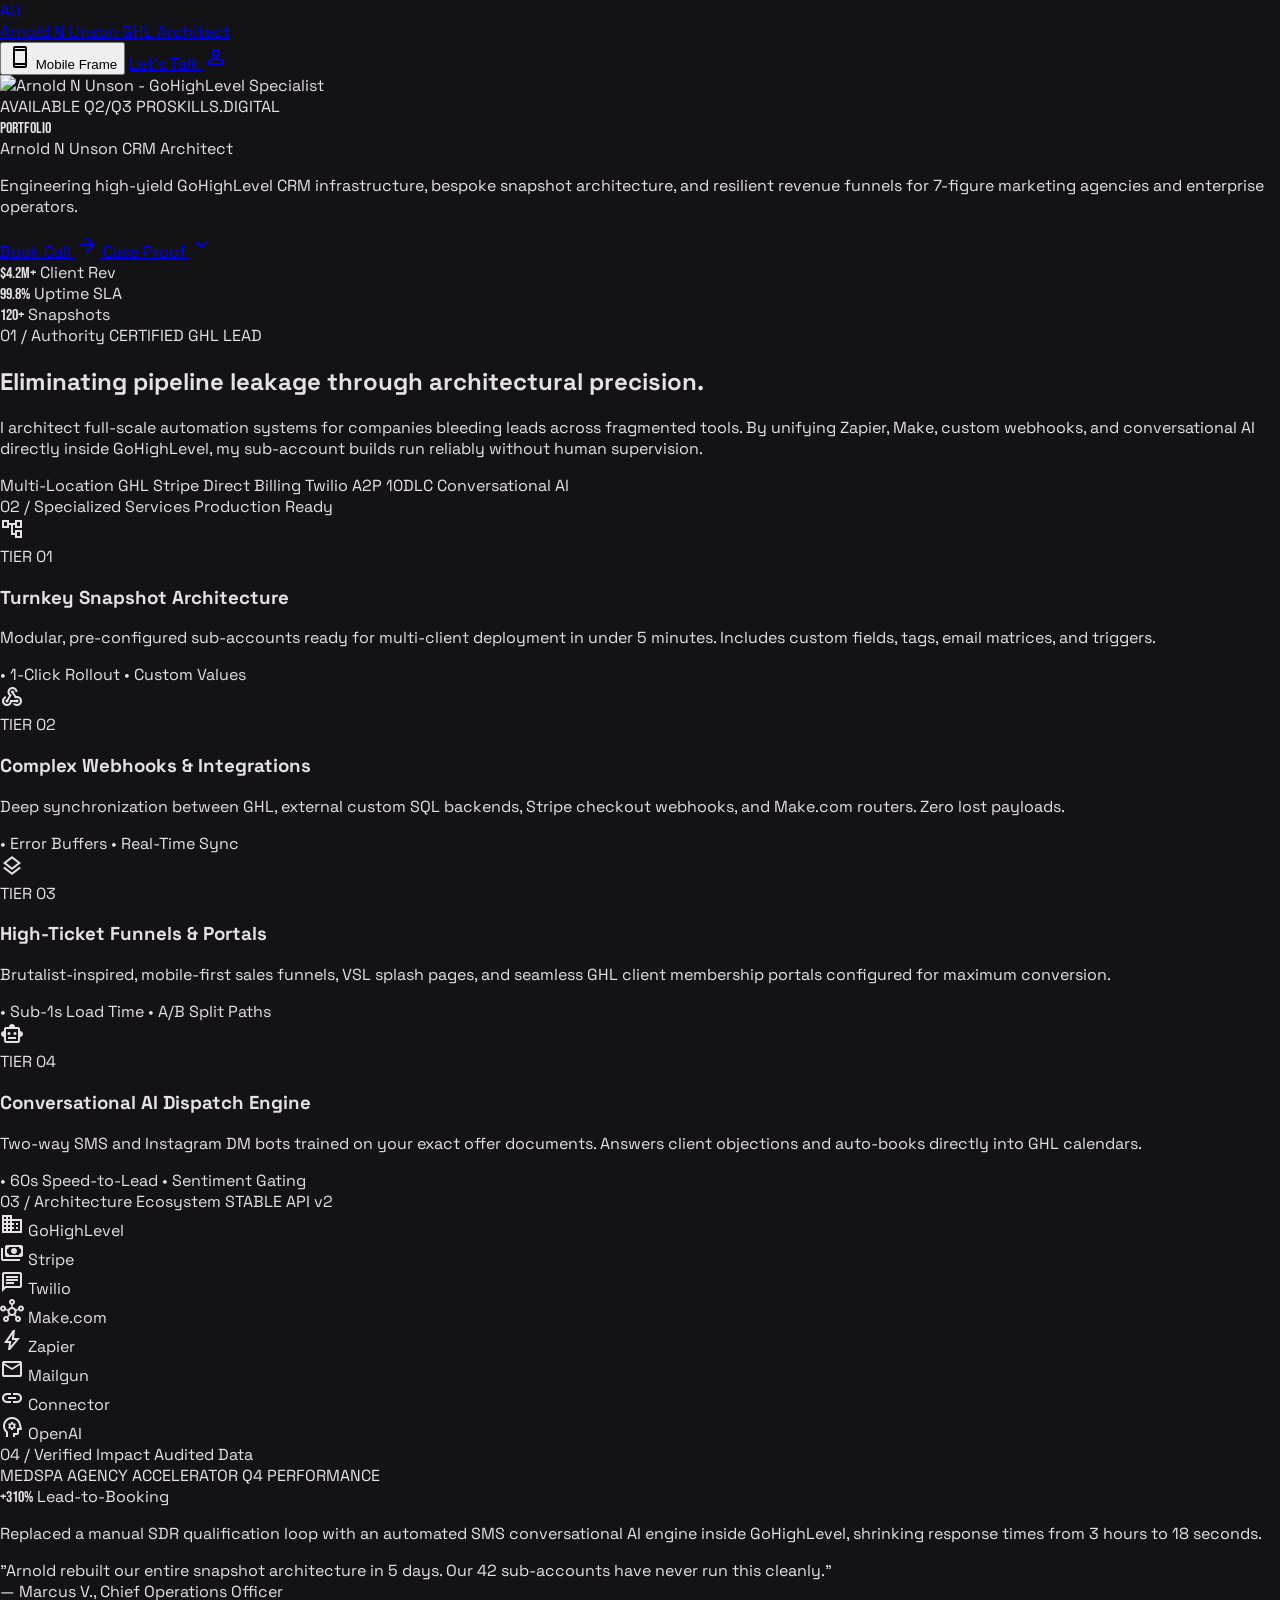
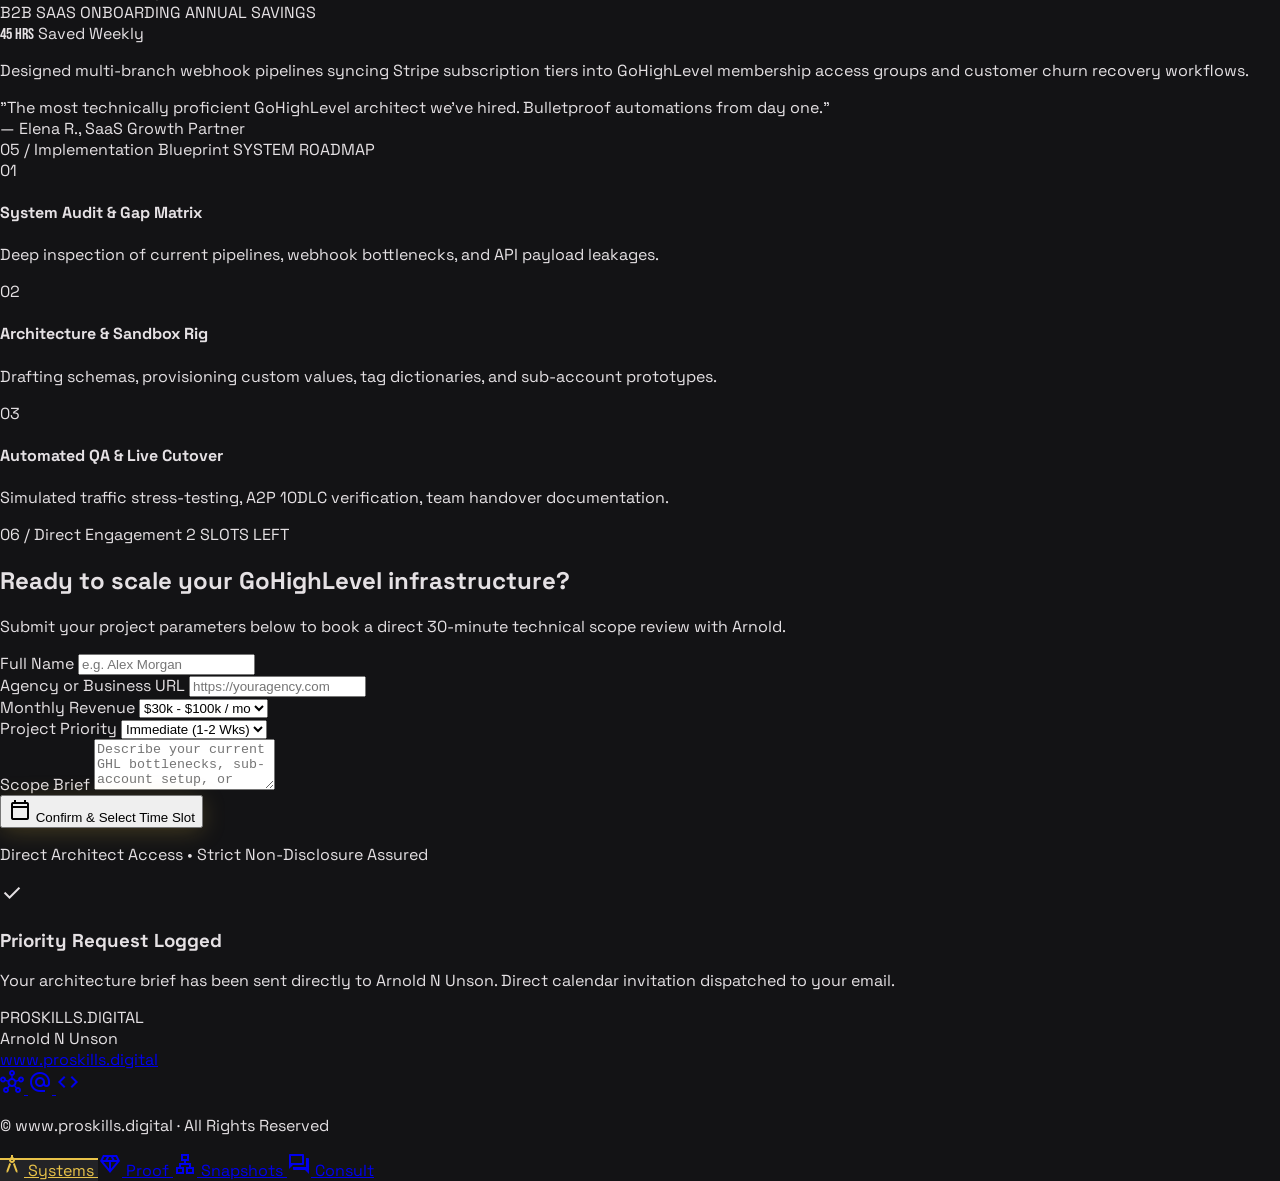
==== tes.html @ cc17a460 "feat: initial commit portfolio website dari desain Stitch" ====
<!DOCTYPE html>
<html class="dark" lang="en">
<head>
  <meta charset="utf-8"/>
  <meta content="width=device-width, initial-scale=1.0, maximum-scale=1.0, user-scalable=no, viewport-fit=cover" name="viewport"/>
  <title>Arnold N Unson — GoHighLevel CRM Specialist &amp; Systems Architect</title>
  
  <!-- Fonts -->
  <link rel="preconnect" href="https://fonts.googleapis.com"/>
  <link rel="preconnect" href="https://fonts.gstatic.com" crossorigin/>
  <link href="https://fonts.googleapis.com/css2?family=Bebas+Neue&family=Space+Grotesk:wght@400;500;600;700&display=swap" rel="stylesheet"/>
  <link href="https://fonts.googleapis.com/css2?family=Material+Symbols+Outlined:opsz,wght,FILL,GRAD@20..48,100..700,0..1,-50..200" rel="stylesheet"/>
  
  <!-- Tailwind CSS CDN -->
  <script src="https://cdn.tailwindcss.com"></script>
  <script>
    tailwind.config = {
      darkMode: "class",
      theme: {
        extend: {
          colors: {
            "surface-container-high": "#2a2a2c",
            "on-tertiary": "#353023",
            "on-secondary": "#3c2f00",
            "surface-tint": "#cbc6ba",
            "on-tertiary-fixed": "#201b10",
            "primary-container": "#e8e2d5",
            "surface": "#131315",
            "on-primary-fixed-variant": "#4a473d",
            "surface-bright": "#39393b",
            "on-primary-container": "#68645a",
            "outline-variant": "#49473f",
            "on-secondary-container": "#342800",
            "on-surface-variant": "#cbc6bc",
            "secondary": "#e9c349",
            "primary-fixed-dim": "#cbc6ba",
            "on-surface": "#e5e1e4",
            "secondary-container": "#af8d11",
            "surface-container": "#201f21",
            "inverse-on-surface": "#303032",
            "on-secondary-fixed-variant": "#574500",
            "on-secondary-fixed": "#241a00",
            "surface-dim": "#131315",
            "surface-container-low": "#1b1b1d",
            "surface-container-highest": "#353437",
            "surface-container-lowest": "#0e0e10",
            "on-error-container": "#ffdad6",
            "background": "#131315",
            "inverse-surface": "#e5e1e4",
            "surface-variant": "#353437",
            "tertiary": "#ffffff",
            "secondary-fixed-dim": "#e9c349",
            "inverse-primary": "#625e54",
            "tertiary-fixed-dim": "#cfc5b4",
            "error": "#ffb4ab",
            "tertiary-container": "#ece1cf",
            "on-tertiary-fixed-variant": "#4c4639",
            "primary": "#ffffff",
            "on-error": "#690005",
            "on-primary": "#333028",
            "error-container": "#93000a",
            "primary-fixed": "#e8e2d5",
            "on-primary-fixed": "#1e1c14",
            "secondary-fixed": "#ffe088",
            "on-background": "#e5e1e4",
            "tertiary-fixed": "#ece1cf",
            "outline": "#949087",
            "on-tertiary-container": "#6b6455"
          },
          spacing: {
            "space-xs": "0.375rem",
            "space-lg": "2.5rem",
            gutter: "1.5rem",
            "gutter-mobile": "1rem",
            "margin-mobile": "1.25rem",
            margin: "4rem",
            "space-xl": "4.5rem",
            "space-sm": "0.75rem",
            "space-md": "1.5rem"
          },
          fontFamily: {
            "body-md": ["Space Grotesk", "sans-serif"],
            "body-sm": ["Space Grotesk", "sans-serif"],
            "code-stat": ["Space Grotesk", "sans-serif"],
            "headline-md": ["Space Grotesk", "sans-serif"],
            "label-caps": ["Space Grotesk", "sans-serif"],
            "display-hero": ["Bebas Neue", "sans-serif"],
            "display-hero-mobile": ["Bebas Neue", "sans-serif"],
            "headline-lg": ["Bebas Neue", "sans-serif"],
            "headline-xl-mobile": ["Bebas Neue", "sans-serif"],
            "headline-xl": ["Bebas Neue", "sans-serif"],
            "body-lg": ["Space Grotesk", "sans-serif"],
            "headline-lg-mobile": ["Bebas Neue", "sans-serif"]
          },
          fontSize: {
            "body-md": ["15px", { lineHeight: "24px", letterSpacing: "0em", fontWeight: "400" }],
            "body-sm": ["13px", { lineHeight: "20px", letterSpacing: "0.01em", fontWeight: "400" }],
            "code-stat": ["14px", { lineHeight: "18px", letterSpacing: "0.05em", fontWeight: "500" }],
            "headline-md": ["24px", { lineHeight: "32px", letterSpacing: "-0.01em", fontWeight: "600" }],
            "label-caps": ["11px", { lineHeight: "14px", letterSpacing: "0.15em", fontWeight: "600" }],
            "headline-lg": ["44px", { lineHeight: "44px", letterSpacing: "0.03em", fontWeight: "400" }],
            "headline-xl-mobile": ["40px", { lineHeight: "38px", letterSpacing: "0.02em", fontWeight: "400" }],
            "headline-xl": ["72px", { lineHeight: "68px", letterSpacing: "0.03em", fontWeight: "400" }],
            "headline-lg-mobile": ["28px", { lineHeight: "28px", letterSpacing: "0.02em", fontWeight: "400" }]
          }
        }
      }
    };
  </script>

  <!-- Embedded Standalone Styles -->
  <style>
    * { box-sizing: border-box; }
    html, body {
      margin: 0;
      padding: 0;
      background-color: #131315;
      color: #e5e1e4;
      font-family: 'Space Grotesk', -apple-system, BlinkMacSystemFont, 'Segoe UI', Roboto, sans-serif;
      scroll-behavior: smooth;
    }
    .pb-safe { padding-bottom: env(safe-area-inset-bottom, 16px); }
    .pt-safe { padding-top: env(safe-area-inset-top, 0px); }
    
    ::-webkit-scrollbar { width: 6px; }
    ::-webkit-scrollbar-track { background: #131315; }
    ::-webkit-scrollbar-thumb { background: #2a2a2c; border-radius: 3px; }
    ::-webkit-scrollbar-thumb:hover { background: #d4af37; }

    .gold-glow { box-shadow: 0 4px 24px -2px rgba(233, 195, 73, 0.25); }
    .gold-glow-lg { box-shadow: 0 8px 36px -4px rgba(233, 195, 73, 0.35); }
    .font-bebas { font-family: 'Bebas Neue', sans-serif; }
    .font-space { font-family: 'Space Grotesk', sans-serif; }

    .nav-tab-active {
      color: #e9c349 !important;
      background-color: rgba(53, 52, 57, 0.5) !important;
      border-top: 2px solid #e9c349;
    }
    .card-hover-effect {
      transition: all 0.25s cubic-bezier(0.16, 1, 0.3, 1);
    }
    .card-hover-effect:hover {
      transform: translateY(-2px);
      background-color: #262528;
    }
    @keyframes goldPulse {
      0%, 100% { opacity: 1; transform: scale(1); }
      50% { opacity: 0.4; transform: scale(0.9); }
    }
    .animate-gold-pulse {
      animation: goldPulse 2s cubic-bezier(0.4, 0, 0.6, 1) infinite;
    }
  </style>
</head>

<body class="bg-surface text-on-surface flex flex-col min-h-screen relative selection:bg-secondary selection:text-on-secondary">

  <!-- Desktop App Container -->
  <div id="appContainer" class="w-full max-w-2xl lg:max-w-3xl mx-auto flex flex-col min-h-screen relative transition-all duration-300">

    <!-- Top Fixed Header -->
    <header class="fixed top-0 left-0 right-0 z-50 pt-safe bg-[#131315]/90 backdrop-blur-xl border-b border-[#49473f]/20 shadow-[0_1px_12px_rgba(0,0,0,0.5)]">
      <div class="max-w-2xl lg:max-w-3xl mx-auto h-16 px-4 flex items-center justify-between">
        
        <!-- Left: Logo & Architect Identity -->
        <a href="#overview" class="flex items-center gap-2 group">
          <span class="w-9 h-9 bg-[#201f21] border border-[#49473f]/40 flex items-center justify-center text-[#e9c349] font-bold text-lg select-none group-hover:border-[#e9c349] transition-colors">
            AU
          </span>
          <div class="flex flex-col ml-1">
            <span class="text-[11px] font-semibold text-[#e5e1e4] uppercase tracking-widest leading-none">
              Arnold N Unson
            </span>
            <span class="text-[9px] text-[#e9c349] tracking-wider leading-none mt-1 uppercase font-semibold">
              GHL Architect
            </span>
          </div>
        </a>

        <!-- Right: Actions -->
        <div class="flex items-center gap-2">
          <!-- Viewport Toggle Button -->
          <button id="viewModeToggle" type="button" class="hidden sm:flex items-center gap-1 px-2.5 py-1.5 bg-[#201f21] text-[#cbc6bc] hover:text-[#e9c349] hover:bg-[#2a2a2c] border border-[#49473f]/30 text-[11px] font-semibold uppercase tracking-wider rounded transition-all cursor-pointer">
            <span class="material-symbols-outlined text-[16px]">smartphone</span>
            <span>Mobile Frame</span>
          </button>

          <!-- Let's Talk CTA -->
          <a class="min-h-[38px] px-3.5 flex items-center bg-[#ffffff] text-[#333028] text-[11px] uppercase tracking-widest hover:bg-[#e9c349] hover:text-[#3c2f00] transition-all active:scale-95 font-semibold" href="#book-consult">
            Let's Talk
          </a>

          <!-- Profile Badge -->
          <a href="#book-consult" class="w-8 h-8 rounded-full bg-[#2a2a2c] border border-[#49473f]/40 flex items-center justify-center hover:border-[#e9c349] transition-colors">
            <span class="material-symbols-outlined text-[#e9c349] text-[18px]">person</span>
          </a>
        </div>
      </div>
    </header>

    <!-- Main Content Stream -->
    <main class="flex-1 flex flex-col relative w-full pt-20 pb-28 px-4">
      <div class="flex flex-col w-full text-[#e5e1e4]">

        <!-- ========================================================= -->
        <!-- HERO SECTION                                              -->
        <!-- ========================================================= -->
        <section id="overview" class="relative w-full overflow-hidden bg-[#0e0e10] rounded-xl mb-6 shadow-2xl border border-[#49473f]/30">
          <div class="relative w-full h-[430px] overflow-hidden flex items-end">
            <!-- Hero Photography -->
            <img alt="Arnold N Unson - GoHighLevel Specialist" class="absolute inset-0 w-full h-full object-cover object-top scale-105 transition-transform duration-700 hover:scale-100" src="https://lh3.googleusercontent.com/aida-public/[base64]"/>
            
            <!-- Atmospheric Dark Gradients -->
            <div class="absolute inset-0 bg-gradient-to-t from-[#0e0e10] via-[#0e0e10]/65 to-transparent"></div>
            <div class="absolute inset-0 bg-gradient-to-r from-[#0e0e10]/85 via-transparent to-[#0e0e10]/85"></div>

            <!-- Top Overlay Badges -->
            <div class="absolute top-4 left-4 right-4 flex items-center justify-between z-10">
              <span class="inline-flex items-center gap-1.5 px-2.5 py-1 bg-[#2a2a2c]/90 backdrop-blur-md rounded-full text-[#e9c349] text-[11px] tracking-wider shadow-sm border border-[#e9c349]/20 font-semibold">
                <span class="w-1.5 h-1.5 rounded-full bg-[#e9c349] animate-gold-pulse"></span>
                AVAILABLE Q2/Q3
              </span>
              <span class="text-[11px] text-[#cbc6bc] uppercase tracking-widest bg-[#201f21]/80 backdrop-blur-md px-2 py-1 rounded border border-[#49473f]/30 font-semibold">
                PROSKILLS.DIGITAL
              </span>
            </div>

            <!-- Hero Headline Block -->
            <div class="relative z-10 w-full px-3 pb-3">
              <div class="flex flex-col">
                <span class="font-bebas text-5xl sm:text-7xl tracking-wider text-[#e8e2d5] leading-none select-none uppercase drop-shadow-lg">
                  PORTFOLIO
                </span>
                <div class="flex items-center justify-between -mt-1 pt-1 border-t border-[#49473f]/30">
                  <span class="text-[11px] text-[#e9c349] tracking-widest uppercase font-semibold">
                    Arnold N Unson
                  </span>
                  <span class="text-[11px] text-[#949087] uppercase tracking-wider font-semibold">
                    CRM Architect
                  </span>
                </div>
              </div>
            </div>
          </div>

          <!-- Hero Description & Actions -->
          <div class="p-3 pt-3 flex flex-col gap-3">
            <p class="text-[15px] text-[#cbc6bc] leading-relaxed">
              Engineering high-yield <span class="text-[#ffffff] font-semibold">GoHighLevel CRM infrastructure</span>, bespoke snapshot architecture, and resilient revenue funnels for 7-figure marketing agencies and enterprise operators.
            </p>

            <div class="grid grid-cols-2 gap-2 pt-1">
              <a class="flex items-center justify-center gap-1.5 min-h-[46px] px-3 bg-[#ffffff] text-[#333028] text-[11px] uppercase tracking-widest font-semibold hover:bg-[#e9c349] hover:text-[#3c2f00] transition-all rounded shadow-md active:scale-95" href="#book-consult">
                <span>Book Call</span>
                <span class="material-symbols-outlined text-[16px]">arrow_forward</span>
              </a>
              <a class="flex items-center justify-center gap-1.5 min-h-[46px] px-3 bg-[#2a2a2c] text-[#e5e1e4] text-[11px] uppercase tracking-widest hover:bg-[#39393b] border border-[#49473f]/20 transition-all rounded active:scale-95 font-semibold" href="#case-studies">
                <span>Case Proof</span>
                <span class="material-symbols-outlined text-[16px]">expand_more</span>
              </a>
            </div>
          </div>

          <!-- Live Stats Strip -->
          <div id="stats-strip" class="grid grid-cols-3 bg-[#1b1b1d] divide-x divide-[#201f21] text-center py-3.5 border-t border-[#49473f]/20">
            <div class="flex flex-col px-1">
              <span id="stat-rev" class="font-bebas text-3xl sm:text-4xl text-[#e9c349] leading-none">$4.2M+</span>
              <span class="text-[9px] text-[#949087] uppercase tracking-tighter mt-1 font-semibold">Client Rev</span>
            </div>
            <div class="flex flex-col px-1">
              <span id="stat-sla" class="font-bebas text-3xl sm:text-4xl text-[#ffffff] leading-none">99.8%</span>
              <span class="text-[9px] text-[#949087] uppercase tracking-tighter mt-1 font-semibold">Uptime SLA</span>
            </div>
            <div class="flex flex-col px-1">
              <span id="stat-snapshots" class="font-bebas text-3xl sm:text-4xl text-[#e8e2d5] leading-none">120+</span>
              <span class="text-[9px] text-[#949087] uppercase tracking-tighter mt-1 font-semibold">Snapshots</span>
            </div>
          </div>
        </section>

        <!-- ========================================================= -->
        <!-- SECTION 01 / AUTHORITY                                    -->
        <!-- ========================================================= -->
        <section id="authority" class="bg-[#1b1b1d] rounded-xl p-3 mb-6 shadow-sm border border-[#49473f]/20">
          <div class="flex items-center justify-between mb-2">
            <span class="text-[11px] text-[#e9c349] uppercase tracking-widest font-semibold">
              01 / Authority
            </span>
            <span class="text-[10px] text-[#949087] bg-[#201f21] px-2 py-0.5 rounded border border-[#49473f]/30 font-semibold">
              CERTIFIED GHL LEAD
            </span>
          </div>

          <h2 class="text-xl font-bold text-[#ffffff] tracking-tight mb-2">
            Eliminating pipeline leakage through architectural precision.
          </h2>

          <p class="text-[13px] text-[#cbc6bc] mb-3 leading-relaxed">
            I architect full-scale automation systems for companies bleeding leads across fragmented tools. By unifying Zapier, Make, custom webhooks, and conversational AI directly inside GoHighLevel, my sub-account builds run reliably without human supervision.
          </p>

          <div class="flex flex-wrap gap-1.5 pt-1">
            <span class="px-2.5 py-1 bg-[#2a2a2c] rounded text-[#e5e1e4] text-[11px] uppercase border border-[#49473f]/20 font-semibold">
              Multi-Location GHL
            </span>
            <span class="px-2.5 py-1 bg-[#2a2a2c] rounded text-[#e5e1e4] text-[11px] uppercase border border-[#49473f]/20 font-semibold">
              Stripe Direct Billing
            </span>
            <span class="px-2.5 py-1 bg-[#2a2a2c] rounded text-[#e5e1e4] text-[11px] uppercase border border-[#49473f]/20 font-semibold">
              Twilio A2P 10DLC
            </span>
            <span class="px-2.5 py-1 bg-[#2a2a2c] rounded text-[#e5e1e4] text-[11px] uppercase border border-[#49473f]/20 font-semibold">
              Conversational AI
            </span>
          </div>
        </section>

        <!-- ========================================================= -->
        <!-- SECTION 02 / SPECIALIZED SERVICES                         -->
        <!-- ========================================================= -->
        <section id="solutions" class="mb-6">
          <div class="flex items-center justify-between mb-2 px-1">
            <span class="text-[11px] text-[#e9c349] uppercase tracking-widest font-semibold">
              02 / Specialized Services
            </span>
            <span class="text-[11px] text-[#949087] uppercase tracking-wider font-semibold">
              Production Ready
            </span>
          </div>

          <div class="flex flex-col gap-2">
            
            <!-- Tier 01 -->
            <div class="bg-[#201f21] rounded-xl p-3 border border-[#49473f]/20 card-hover-effect">
              <div class="flex items-start justify-between gap-2 mb-1.5">
                <div class="w-8 h-8 rounded bg-[#353437] flex items-center justify-center text-[#e9c349] border border-[#49473f]/30">
                  <span class="material-symbols-outlined text-[18px]">account_tree</span>
                </div>
                <span class="text-[11px] text-[#e9c349] bg-[#353437] px-2 py-0.5 rounded border border-[#49473f]/30 font-semibold">
                  TIER 01
                </span>
              </div>
              <h3 class="text-lg text-[#ffffff] font-semibold leading-tight mb-1">
                Turnkey Snapshot Architecture
              </h3>
              <p class="text-[13px] text-[#cbc6bc] mb-2 leading-relaxed">
                Modular, pre-configured sub-accounts ready for multi-client deployment in under 5 minutes. Includes custom fields, tags, email matrices, and triggers.
              </p>
              <div class="flex items-center gap-3 text-[10px] text-[#949087] uppercase tracking-wider font-semibold">
                <span>• 1-Click Rollout</span>
                <span>• Custom Values</span>
              </div>
            </div>

            <!-- Tier 02 -->
            <div class="bg-[#201f21] rounded-xl p-3 border border-[#49473f]/20 card-hover-effect">
              <div class="flex items-start justify-between gap-2 mb-1.5">
                <div class="w-8 h-8 rounded bg-[#353437] flex items-center justify-center text-[#e9c349] border border-[#49473f]/30">
                  <span class="material-symbols-outlined text-[18px]">webhook</span>
                </div>
                <span class="text-[11px] text-[#e9c349] bg-[#353437] px-2 py-0.5 rounded border border-[#49473f]/30 font-semibold">
                  TIER 02
                </span>
              </div>
              <h3 class="text-lg text-[#ffffff] font-semibold leading-tight mb-1">
                Complex Webhooks &amp; Integrations
              </h3>
              <p class="text-[13px] text-[#cbc6bc] mb-2 leading-relaxed">
                Deep synchronization between GHL, external custom SQL backends, Stripe checkout webhooks, and Make.com routers. Zero lost payloads.
              </p>
              <div class="flex items-center gap-3 text-[10px] text-[#949087] uppercase tracking-wider font-semibold">
                <span>• Error Buffers</span>
                <span>• Real-Time Sync</span>
              </div>
            </div>

            <!-- Tier 03 -->
            <div class="bg-[#201f21] rounded-xl p-3 border border-[#49473f]/20 card-hover-effect">
              <div class="flex items-start justify-between gap-2 mb-1.5">
                <div class="w-8 h-8 rounded bg-[#353437] flex items-center justify-center text-[#e9c349] border border-[#49473f]/30">
                  <span class="material-symbols-outlined text-[18px]">layers</span>
                </div>
                <span class="text-[11px] text-[#e9c349] bg-[#353437] px-2 py-0.5 rounded border border-[#49473f]/30 font-semibold">
                  TIER 03
                </span>
              </div>
              <h3 class="text-lg text-[#ffffff] font-semibold leading-tight mb-1">
                High-Ticket Funnels &amp; Portals
              </h3>
              <p class="text-[13px] text-[#cbc6bc] mb-2 leading-relaxed">
                Brutalist-inspired, mobile-first sales funnels, VSL splash pages, and seamless GHL client membership portals configured for maximum conversion.
              </p>
              <div class="flex items-center gap-3 text-[10px] text-[#949087] uppercase tracking-wider font-semibold">
                <span>• Sub-1s Load Time</span>
                <span>• A/B Split Paths</span>
              </div>
            </div>

            <!-- Tier 04 -->
            <div class="bg-[#201f21] rounded-xl p-3 border border-[#49473f]/20 card-hover-effect">
              <div class="flex items-start justify-between gap-2 mb-1.5">
                <div class="w-8 h-8 rounded bg-[#353437] flex items-center justify-center text-[#e9c349] border border-[#49473f]/30">
                  <span class="material-symbols-outlined text-[18px]">smart_toy</span>
                </div>
                <span class="text-[11px] text-[#e9c349] bg-[#353437] px-2 py-0.5 rounded border border-[#49473f]/30 font-semibold">
                  TIER 04
                </span>
              </div>
              <h3 class="text-lg text-[#ffffff] font-semibold leading-tight mb-1">
                Conversational AI Dispatch Engine
              </h3>
              <p class="text-[13px] text-[#cbc6bc] mb-2 leading-relaxed">
                Two-way SMS and Instagram DM bots trained on your exact offer documents. Answers client objections and auto-books directly into GHL calendars.
              </p>
              <div class="flex items-center gap-3 text-[10px] text-[#949087] uppercase tracking-wider font-semibold">
                <span>• 60s Speed-to-Lead</span>
                <span>• Sentiment Gating</span>
              </div>
            </div>

          </div>
        </section>

        <!-- ========================================================= -->
        <!-- SECTION 03 / ARCHITECTURE ECOSYSTEM                       -->
        <!-- ========================================================= -->
        <section id="ecosystem" class="bg-[#0e0e10] rounded-xl p-3 mb-6 border border-[#49473f]/20">
          <div class="flex items-center justify-between mb-3">
            <span class="text-[11px] text-[#e9c349] uppercase tracking-widest font-semibold">
              03 / Architecture Ecosystem
            </span>
            <span class="text-[10px] text-[#949087] bg-[#201f21] px-2 py-0.5 rounded font-semibold">
              STABLE API v2
            </span>
          </div>

          <div class="grid grid-cols-4 gap-2">
            <div class="bg-[#201f21] hover:bg-[#2a2a2c] transition-colors flex flex-col items-center justify-center p-2.5 rounded text-center border border-[#49473f]/20">
              <span class="material-symbols-outlined text-[20px] text-[#e9c349] mb-1">domain</span>
              <span class="text-[9px] uppercase tracking-tighter text-[#e5e1e4] font-semibold">GoHighLevel</span>
            </div>
            <div class="bg-[#201f21] hover:bg-[#2a2a2c] transition-colors flex flex-col items-center justify-center p-2.5 rounded text-center border border-[#49473f]/20">
              <span class="material-symbols-outlined text-[20px] text-[#ffffff] mb-1">payments</span>
              <span class="text-[9px] uppercase tracking-tighter text-[#e5e1e4] font-semibold">Stripe</span>
            </div>
            <div class="bg-[#201f21] hover:bg-[#2a2a2c] transition-colors flex flex-col items-center justify-center p-2.5 rounded text-center border border-[#49473f]/20">
              <span class="material-symbols-outlined text-[20px] text-[#e9c349] mb-1">chat</span>
              <span class="text-[9px] uppercase tracking-tighter text-[#e5e1e4] font-semibold">Twilio</span>
            </div>
            <div class="bg-[#201f21] hover:bg-[#2a2a2c] transition-colors flex flex-col items-center justify-center p-2.5 rounded text-center border border-[#49473f]/20">
              <span class="material-symbols-outlined text-[20px] text-[#ffffff] mb-1">hub</span>
              <span class="text-[9px] uppercase tracking-tighter text-[#e5e1e4] font-semibold">Make.com</span>
            </div>
            <div class="bg-[#201f21] hover:bg-[#2a2a2c] transition-colors flex flex-col items-center justify-center p-2.5 rounded text-center border border-[#49473f]/20">
              <span class="material-symbols-outlined text-[20px] text-[#ffffff] mb-1">bolt</span>
              <span class="text-[9px] uppercase tracking-tighter text-[#e5e1e4] font-semibold">Zapier</span>
            </div>
            <div class="bg-[#201f21] hover:bg-[#2a2a2c] transition-colors flex flex-col items-center justify-center p-2.5 rounded text-center border border-[#49473f]/20">
              <span class="material-symbols-outlined text-[20px] text-[#e9c349] mb-1">mail</span>
              <span class="text-[9px] uppercase tracking-tighter text-[#e5e1e4] font-semibold">Mailgun</span>
            </div>
            <div class="bg-[#201f21] hover:bg-[#2a2a2c] transition-colors flex flex-col items-center justify-center p-2.5 rounded text-center border border-[#49473f]/20">
              <span class="material-symbols-outlined text-[20px] text-[#ffffff] mb-1">link</span>
              <span class="text-[9px] uppercase tracking-tighter text-[#e5e1e4] font-semibold">Connector</span>
            </div>
            <div class="bg-[#201f21] hover:bg-[#2a2a2c] transition-colors flex flex-col items-center justify-center p-2.5 rounded text-center border border-[#49473f]/20">
              <span class="material-symbols-outlined text-[20px] text-[#e9c349] mb-1">psychology</span>
              <span class="text-[9px] uppercase tracking-tighter text-[#e5e1e4] font-semibold">OpenAI</span>
            </div>
          </div>
        </section>

        <!-- ========================================================= -->
        <!-- SECTION 04 / VERIFIED IMPACT                              -->
        <!-- ========================================================= -->
        <section id="case-studies" class="mb-6">
          <div class="flex items-center justify-between mb-2 px-1">
            <span class="text-[11px] text-[#e9c349] uppercase tracking-widest font-semibold">
              04 / Verified Impact
            </span>
            <span class="text-[11px] text-[#949087] uppercase tracking-wider font-semibold">
              Audited Data
            </span>
          </div>

          <div class="flex flex-col gap-3">
            
            <!-- Case Study 01 -->
            <div class="bg-[#1b1b1d] rounded-xl p-3 relative overflow-hidden border border-[#49473f]/20">
              <div class="flex items-center justify-between mb-2">
                <span class="text-[11px] text-[#e9c349] font-semibold">MEDSPA AGENCY ACCELERATOR</span>
                <span class="text-[10px] text-[#949087] font-semibold">Q4 PERFORMANCE</span>
              </div>
              <div class="flex items-baseline gap-2 mb-1">
                <span class="font-bebas text-3xl sm:text-4xl text-[#ffffff] font-bold">+310%</span>
                <span class="text-[11px] text-[#e9c349] uppercase tracking-wider font-semibold">Lead-to-Booking</span>
              </div>
              <p class="text-[13px] text-[#cbc6bc] mb-2 leading-relaxed">
                Replaced a manual SDR qualification loop with an automated SMS conversational AI engine inside GoHighLevel, shrinking response times from 3 hours to 18 seconds.
              </p>
              <div class="p-3 bg-[#201f21] rounded text-[12px] text-[#e5e1e4] italic border-l-2 border-[#e9c349]">
                "Arnold rebuilt our entire snapshot architecture in 5 days. Our 42 sub-accounts have never run this cleanly."
                <div class="not-italic text-[10px] text-[#949087] uppercase tracking-widest mt-1.5 font-semibold">
                  — Marcus V., Chief Operations Officer
                </div>
              </div>
            </div>

            <!-- Case Study 02 -->
            <div class="bg-[#1b1b1d] rounded-xl p-3 relative overflow-hidden border border-[#49473f]/20">
              <div class="flex items-center justify-between mb-2">
                <span class="text-[11px] text-[#e9c349] font-semibold">B2B SAAS ONBOARDING</span>
                <span class="text-[10px] text-[#949087] font-semibold">ANNUAL SAVINGS</span>
              </div>
              <div class="flex items-baseline gap-2 mb-1">
                <span class="font-bebas text-3xl sm:text-4xl text-[#ffffff] font-bold">45 HRS</span>
                <span class="text-[11px] text-[#e9c349] uppercase tracking-wider font-semibold">Saved Weekly</span>
              </div>
              <p class="text-[13px] text-[#cbc6bc] mb-2 leading-relaxed">
                Designed multi-branch webhook pipelines syncing Stripe subscription tiers into GoHighLevel membership access groups and customer churn recovery workflows.
              </p>
              <div class="p-3 bg-[#201f21] rounded text-[12px] text-[#e5e1e4] italic border-l-2 border-[#e9c349]">
                "The most technically proficient GoHighLevel architect we've hired. Bulletproof automations from day one."
                <div class="not-italic text-[10px] text-[#949087] uppercase tracking-widest mt-1.5 font-semibold">
                  — Elena R., SaaS Growth Partner
                </div>
              </div>
            </div>

          </div>
        </section>

        <!-- ========================================================= -->
        <!-- SECTION 05 / IMPLEMENTATION BLUEPRINT                     -->
        <!-- ========================================================= -->
        <section id="roadmap" class="bg-[#1b1b1d] rounded-xl p-3 mb-6 border border-[#49473f]/20">
          <div class="flex items-center justify-between mb-2">
            <span class="text-[11px] text-[#e9c349] uppercase tracking-widest font-semibold">
              05 / Implementation Blueprint
            </span>
            <span class="text-[10px] text-[#949087] bg-[#201f21] px-2 py-0.5 rounded font-semibold">
              SYSTEM ROADMAP
            </span>
          </div>

          <div class="flex flex-col gap-2">
            
            <div class="flex items-start gap-3 p-2.5 bg-[#201f21] rounded border border-[#49473f]/20">
              <span class="w-6 h-6 rounded bg-[#e9c349] text-[#3c2f00] text-[12px] flex items-center justify-center shrink-0 font-bold">
                01
              </span>
              <div>
                <h4 class="text-[12px] text-[#ffffff] uppercase tracking-wide font-semibold">
                  System Audit &amp; Gap Matrix
                </h4>
                <p class="text-[12px] text-[#cbc6bc] leading-relaxed">
                  Deep inspection of current pipelines, webhook bottlenecks, and API payload leakages.
                </p>
              </div>
            </div>

            <div class="flex items-start gap-3 p-2.5 bg-[#201f21] rounded border border-[#49473f]/20">
              <span class="w-6 h-6 rounded bg-[#353437] text-[#e9c349] text-[12px] flex items-center justify-center shrink-0 font-bold border border-[#49473f]/30">
                02
              </span>
              <div>
                <h4 class="text-[12px] text-[#ffffff] uppercase tracking-wide font-semibold">
                  Architecture &amp; Sandbox Rig
                </h4>
                <p class="text-[12px] text-[#cbc6bc] leading-relaxed">
                  Drafting schemas, provisioning custom values, tag dictionaries, and sub-account prototypes.
                </p>
              </div>
            </div>

            <div class="flex items-start gap-3 p-2.5 bg-[#201f21] rounded border border-[#49473f]/20">
              <span class="w-6 h-6 rounded bg-[#353437] text-[#e9c349] text-[12px] flex items-center justify-center shrink-0 font-bold border border-[#49473f]/30">
                03
              </span>
              <div>
                <h4 class="text-[12px] text-[#ffffff] uppercase tracking-wide font-semibold">
                  Automated QA &amp; Live Cutover
                </h4>
                <p class="text-[12px] text-[#cbc6bc] leading-relaxed">
                  Simulated traffic stress-testing, A2P 10DLC verification, team handover documentation.
                </p>
              </div>
            </div>

          </div>
        </section>

        <!-- ========================================================= -->
        <!-- SECTION 06 / DIRECT ENGAGEMENT (CONSULTATION FORM)       -->
        <!-- ========================================================= -->
        <section id="book-consult" class="bg-[#201f21] rounded-xl p-3 mb-4 shadow-xl border border-[#e9c349]/30 relative">
          <div class="flex items-center justify-between mb-2">
            <span class="text-[11px] text-[#e9c349] uppercase tracking-widest font-semibold">
              06 / Direct Engagement
            </span>
            <span class="inline-flex items-center gap-1 text-[10px] text-[#e9c349] bg-[#0e0e10] px-2 py-0.5 rounded border border-[#e9c349]/20 font-semibold">
              <span class="w-1.5 h-1.5 rounded-full bg-[#e9c349] animate-gold-pulse"></span>
              2 SLOTS LEFT
            </span>
          </div>

          <h2 class="text-xl font-bold text-[#ffffff] tracking-tight mb-1">
            Ready to scale your GoHighLevel infrastructure?
          </h2>

          <p class="text-[13px] text-[#cbc6bc] mb-3 leading-relaxed">
            Submit your project parameters below to book a direct 30-minute technical scope review with Arnold.
          </p>

          <!-- Form -->
          <form id="consultForm" class="flex flex-col gap-2">
            <div>
              <label class="block text-[10px] text-[#949087] uppercase tracking-wider mb-1 font-semibold">Full Name</label>
              <input class="w-full min-h-[44px] px-3 bg-[#0e0e10] text-[#e5e1e4] rounded text-[13px] border border-[#49473f]/40 focus:outline-none focus:border-[#e9c349] placeholder-[#cbc6bc]/40 transition-colors" placeholder="e.g. Alex Morgan" required type="text"/>
            </div>

            <div>
              <label class="block text-[10px] text-[#949087] uppercase tracking-wider mb-1 font-semibold">Agency or Business URL</label>
              <input class="w-full min-h-[44px] px-3 bg-[#0e0e10] text-[#e5e1e4] rounded text-[13px] border border-[#49473f]/40 focus:outline-none focus:border-[#e9c349] placeholder-[#cbc6bc]/40 transition-colors" placeholder="https://youragency.com" required type="url"/>
            </div>

            <div class="grid grid-cols-2 gap-2">
              <div>
                <label class="block text-[10px] text-[#949087] uppercase tracking-wider mb-1 font-semibold">Monthly Revenue</label>
                <select class="w-full min-h-[44px] px-2 bg-[#0e0e10] text-[#e5e1e4] rounded text-[13px] border border-[#49473f]/40 focus:outline-none focus:border-[#e9c349] transition-colors">
                  <option>$10k - $30k / mo</option>
                  <option selected>$30k - $100k / mo</option>
                  <option>$100k+ / mo</option>
                </select>
              </div>
              <div>
                <label class="block text-[10px] text-[#949087] uppercase tracking-wider mb-1 font-semibold">Project Priority</label>
                <select class="w-full min-h-[44px] px-2 bg-[#0e0e10] text-[#e5e1e4] rounded text-[13px] border border-[#49473f]/40 focus:outline-none focus:border-[#e9c349] transition-colors">
                  <option>Immediate (1-2 Wks)</option>
                  <option>Next 30 Days</option>
                  <option>Advisory / Audit</option>
                </select>
              </div>
            </div>

            <div>
              <label class="block text-[10px] text-[#949087] uppercase tracking-wider mb-1 font-semibold">Scope Brief</label>
              <textarea class="w-full p-3 bg-[#0e0e10] text-[#e5e1e4] rounded text-[13px] border border-[#49473f]/40 focus:outline-none focus:border-[#e9c349] placeholder-[#cbc6bc]/40 transition-colors" placeholder="Describe your current GHL bottlenecks, sub-account setup, or desired integration..." required rows="3"></textarea>
            </div>

            <button id="submitBtn" class="w-full min-h-[48px] mt-1 flex items-center justify-center gap-2 bg-[#e9c349] text-[#3c2f00] text-[11px] uppercase tracking-widest font-semibold hover:bg-[#ffe088] transition-all rounded shadow-lg active:scale-98 gold-glow cursor-pointer" type="submit">
              <span class="material-symbols-outlined text-[18px]">calendar_today</span>
              <span>Confirm &amp; Select Time Slot</span>
            </button>

            <p class="text-center text-[9px] text-[#949087] uppercase tracking-wider mt-1 font-semibold">
              Direct Architect Access • Strict Non-Disclosure Assured
            </p>
          </form>

          <!-- Form Success State Box -->
          <div class="hidden p-5 bg-[#2a2a2c] border border-[#e9c349]/40 rounded text-center transition-all" id="consultSuccess">
            <div class="w-12 h-12 rounded-full bg-[#e9c349] text-[#3c2f00] flex items-center justify-center mx-auto mb-2 shadow-lg">
              <span class="material-symbols-outlined text-[28px]">done</span>
            </div>
            <h3 class="text-xl font-bold text-[#ffffff] mb-1">Priority Request Logged</h3>
            <p class="text-[13px] text-[#cbc6bc] mb-2 leading-relaxed">
              Your architecture brief has been sent directly to Arnold N Unson. Direct calendar invitation dispatched to your email.
            </p>
            <span class="text-[11px] text-[#e9c349] uppercase tracking-widest font-semibold">
              PROSKILLS.DIGITAL
            </span>
          </div>
        </section>

        <!-- Brand Footprint Strip -->
        <div class="px-3 py-3 bg-[#0e0e10] rounded-lg flex items-center justify-between text-[#cbc6bc] border border-[#49473f]/20 mb-4">
          <div class="flex items-center gap-2">
            <span class="w-2 h-2 rounded-full bg-[#e9c349]"></span>
            <span class="text-[10px] uppercase tracking-wider text-[#e5e1e4] font-semibold">
              Arnold N Unson
            </span>
          </div>
          <a class="text-[10px] text-[#e9c349] hover:underline uppercase tracking-wider font-semibold" href="https://www.proskills.digital" rel="noopener noreferrer" target="_blank">
            www.proskills.digital
          </a>
        </div>

      </div>

      <!-- Footer Info & Socials -->
      <footer class="mt-6 pt-4 pb-2 flex flex-col items-center gap-3 text-center">
        <div class="flex items-center justify-center gap-3">
          <a class="min-w-[44px] min-h-[44px] rounded-full bg-[#201f21] hover:bg-[#2a2a2c] flex items-center justify-center text-[#cbc6bc] hover:text-[#e9c349] border border-[#49473f]/20 transition-colors" href="https://linkedin.com" rel="noopener noreferrer" target="_blank" title="LinkedIn">
            <span class="material-symbols-outlined text-[20px]">hub</span>
          </a>
          <a class="min-w-[44px] min-h-[44px] rounded-full bg-[#201f21] hover:bg-[#2a2a2c] flex items-center justify-center text-[#cbc6bc] hover:text-[#e9c349] border border-[#49473f]/20 transition-colors" href="https://x.com" rel="noopener noreferrer" target="_blank" title="X (Twitter)">
            <span class="material-symbols-outlined text-[20px]">alternate_email</span>
          </a>
          <a class="min-w-[44px] min-h-[44px] rounded-full bg-[#201f21] hover:bg-[#2a2a2c] flex items-center justify-center text-[#cbc6bc] hover:text-[#e9c349] border border-[#49473f]/20 transition-colors" href="https://github.com" rel="noopener noreferrer" target="_blank" title="GitHub">
            <span class="material-symbols-outlined text-[20px]">code</span>
          </a>
        </div>
        <p class="text-[#949087] uppercase tracking-widest text-[10px] font-semibold">
          &copy; www.proskills.digital &middot; All Rights Reserved
        </p>
      </footer>
    </main>

    <!-- Bottom Sticky Navigation Bar -->
    <nav class="fixed bottom-0 left-0 right-0 z-50 pb-safe bg-[#1b1b1d]/95 backdrop-blur-xl border-t border-[#49473f]/20 shadow-[0_-2px_12px_rgba(0,0,0,0.5)]">
      <div class="max-w-2xl lg:max-w-3xl mx-auto h-16 px-4 flex items-center justify-around">
        
        <a aria-current="page" class="min-w-[54px] min-h-[44px] px-2 flex flex-col items-center justify-center gap-0.5 transition-all text-[#e9c349] bg-[#353437]/40 nav-tab-active rounded" data-path="overview" href="#overview">
          <span class="material-symbols-outlined text-[22px]">architecture</span>
          <span class="text-[9px] uppercase tracking-wider font-semibold">Systems</span>
        </a>

        <a class="min-w-[54px] min-h-[44px] px-2 flex flex-col items-center justify-center gap-0.5 text-[#cbc6bc] hover:text-[#e5e1e4] transition-all rounded" data-path="case-studies" href="#case-studies">
          <span class="material-symbols-outlined text-[22px]">diamond</span>
          <span class="text-[9px] uppercase tracking-wider font-semibold">Proof</span>
        </a>

        <a class="min-w-[54px] min-h-[44px] px-2 flex flex-col items-center justify-center gap-0.5 text-[#cbc6bc] hover:text-[#e5e1e4] transition-all rounded" data-path="solutions" href="#solutions">
          <span class="material-symbols-outlined text-[22px]">lan</span>
          <span class="text-[9px] uppercase tracking-wider font-semibold">Snapshots</span>
        </a>

        <a class="min-w-[54px] min-h-[44px] px-2 flex flex-col items-center justify-center gap-0.5 text-[#cbc6bc] hover:text-[#e5e1e4] transition-all rounded" data-path="contact" href="#book-consult">
          <span class="material-symbols-outlined text-[22px]">forum</span>
          <span class="text-[9px] uppercase tracking-wider font-semibold">Consult</span>
        </a>

      </div>
    </nav>

  </div>

  <!-- Embedded Standalone Scripts -->
  <script>
    document.addEventListener('DOMContentLoaded', () => {
      // 1. Smooth Scroll
      document.querySelectorAll('a[href^="#"]').forEach(anchor => {
        anchor.addEventListener('click', function (e) {
          const targetId = this.getAttribute('href');
          if (targetId === '#' || targetId === '') return;
          const targetEl = document.querySelector(targetId);
          if (targetEl) {
            e.preventDefault();
            const headerOffset = 70;
            const elementPosition = targetEl.getBoundingClientRect().top;
            const offsetPosition = elementPosition + window.pageYOffset - headerOffset;
            window.scrollTo({ top: offsetPosition, behavior: 'smooth' });
            updateActiveTab(targetId);
          }
        });
      });

      // 2. Active Tab Helper
      function updateActiveTab(href) {
        document.querySelectorAll('nav a').forEach(tab => {
          tab.classList.remove('text-[#e9c349]', 'bg-[#353437]/40', 'nav-tab-active');
          tab.classList.add('text-[#cbc6bc]');
          tab.removeAttribute('aria-current');
        });
        const activeTab = document.querySelector(`nav a[href="${href}"]`);
        if (activeTab) {
          activeTab.classList.add('text-[#e9c349]', 'bg-[#353437]/40', 'nav-tab-active');
          activeTab.classList.remove('text-[#cbc6bc]');
          activeTab.setAttribute('aria-current', 'page');
        }
      }

      // 3. Animated Stats
      const statsSection = document.getElementById('stats-strip');
      if (statsSection && 'IntersectionObserver' in window) {
        let hasAnimated = false;
        const observer = new IntersectionObserver((entries) => {
          if (entries[0].isIntersecting && !hasAnimated) {
            hasAnimated = true;
            animateValue('stat-rev', 0, 4.2, 1200, '$', 'M+');
            animateValue('stat-sla', 85.0, 99.8, 1200, '', '%');
            animateValue('stat-snapshots', 0, 120, 1200, '', '+');
          }
        }, { threshold: 0.4 });
        observer.observe(statsSection);
      }

      function animateValue(id, start, end, duration, prefix = '', suffix = '') {
        const obj = document.getElementById(id);
        if (!obj) return;
        const isDecimal = end % 1 !== 0;
        let startTimestamp = null;
        const step = (timestamp) => {
          if (!startTimestamp) startTimestamp = timestamp;
          const progress = Math.min((timestamp - startTimestamp) / duration, 1);
          const easeProgress = 1 - Math.pow(1 - progress, 3);
          const current = start + (end - start) * easeProgress;
          obj.textContent = `${prefix}${isDecimal ? current.toFixed(1) : Math.floor(current)}${suffix}`;
          if (progress < 1) window.requestAnimationFrame(step);
          else obj.textContent = `${prefix}${end}${suffix}`;
        };
        window.requestAnimationFrame(step);
      }

      // 4. Booking Form Simulation
      const form = document.getElementById('consultForm');
      const successBox = document.getElementById('consultSuccess');
      const submitBtn = document.getElementById('submitBtn');
      if (form && successBox) {
        form.addEventListener('submit', (e) => {
          e.preventDefault();
          if (submitBtn) {
            submitBtn.disabled = true;
            submitBtn.innerHTML = `<span>Securing Priority Slot...</span>`;
          }
          setTimeout(() => {
            form.classList.add('hidden');
            successBox.classList.remove('hidden');
            successBox.scrollIntoView({ behavior: 'smooth', block: 'center' });
            if (submitBtn) {
              submitBtn.disabled = false;
              submitBtn.innerHTML = `
                <span class="material-symbols-outlined text-[18px]">calendar_today</span>
                <span>Confirm &amp; Select Time Slot</span>
              `;
            }
          }, 600);
        });
      }

      // 5. Mobile Frame Toggle
      const toggleBtn = document.getElementById('viewModeToggle');
      const appContainer = document.getElementById('appContainer');
      if (toggleBtn && appContainer) {
        let isMobileFrame = false;
        toggleBtn.addEventListener('click', () => {
          isMobileFrame = !isMobileFrame;
          if (isMobileFrame) {
            appContainer.classList.remove('max-w-2xl', 'lg:max-w-3xl');
            appContainer.classList.add('max-w-[420px]', 'border-x', 'border-[#49473f]/30', 'shadow-[0_0_50px_rgba(0,0,0,0.8)]');
            toggleBtn.innerHTML = `
              <span class="material-symbols-outlined text-[16px]">desktop_windows</span>
              <span>Desktop View</span>
            `;
          } else {
            appContainer.classList.add('max-w-2xl', 'lg:max-w-3xl');
            appContainer.classList.remove('max-w-[420px]', 'border-x', 'border-[#49473f]/30', 'shadow-[0_0_50px_rgba(0,0,0,0.8)]');
            toggleBtn.innerHTML = `
              <span class="material-symbols-outlined text-[16px]">smartphone</span>
              <span>Mobile Frame</span>
            `;
          }
        });
      }
    });
  </script>
</body>
</html>
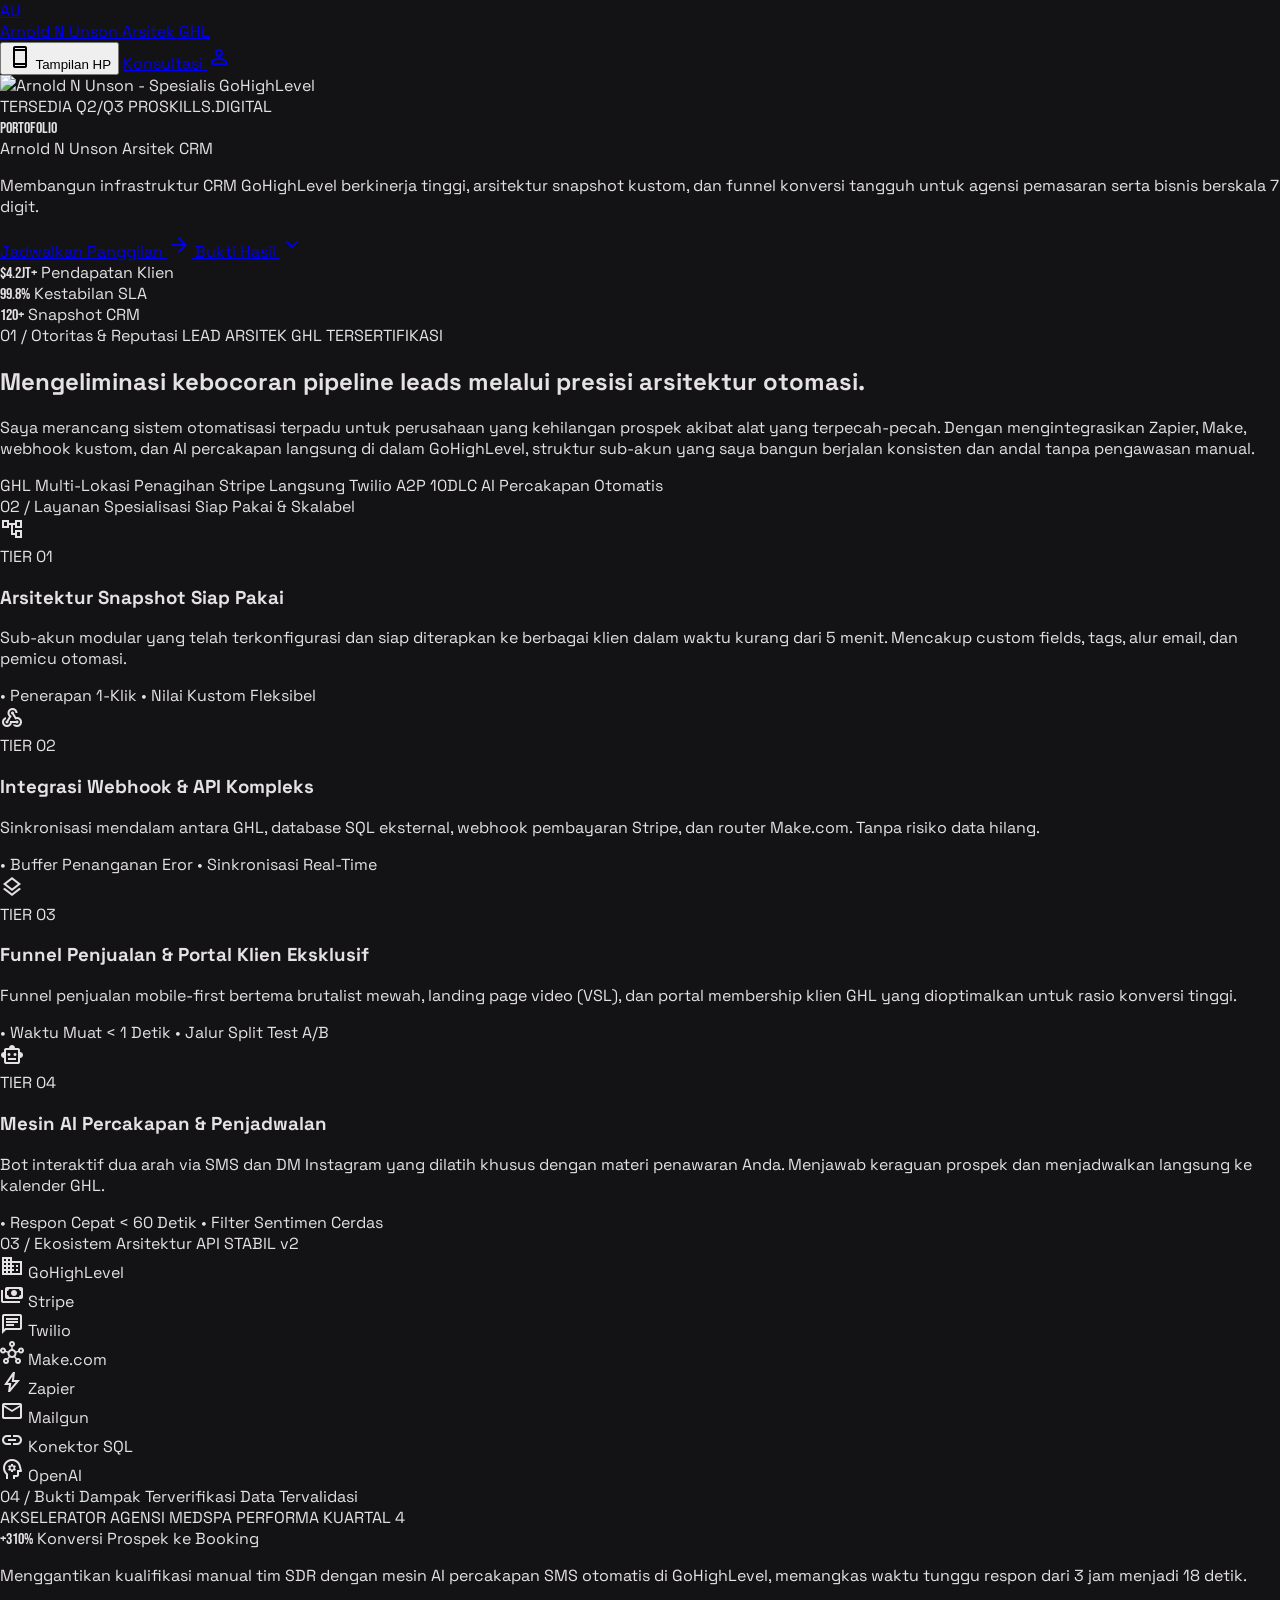
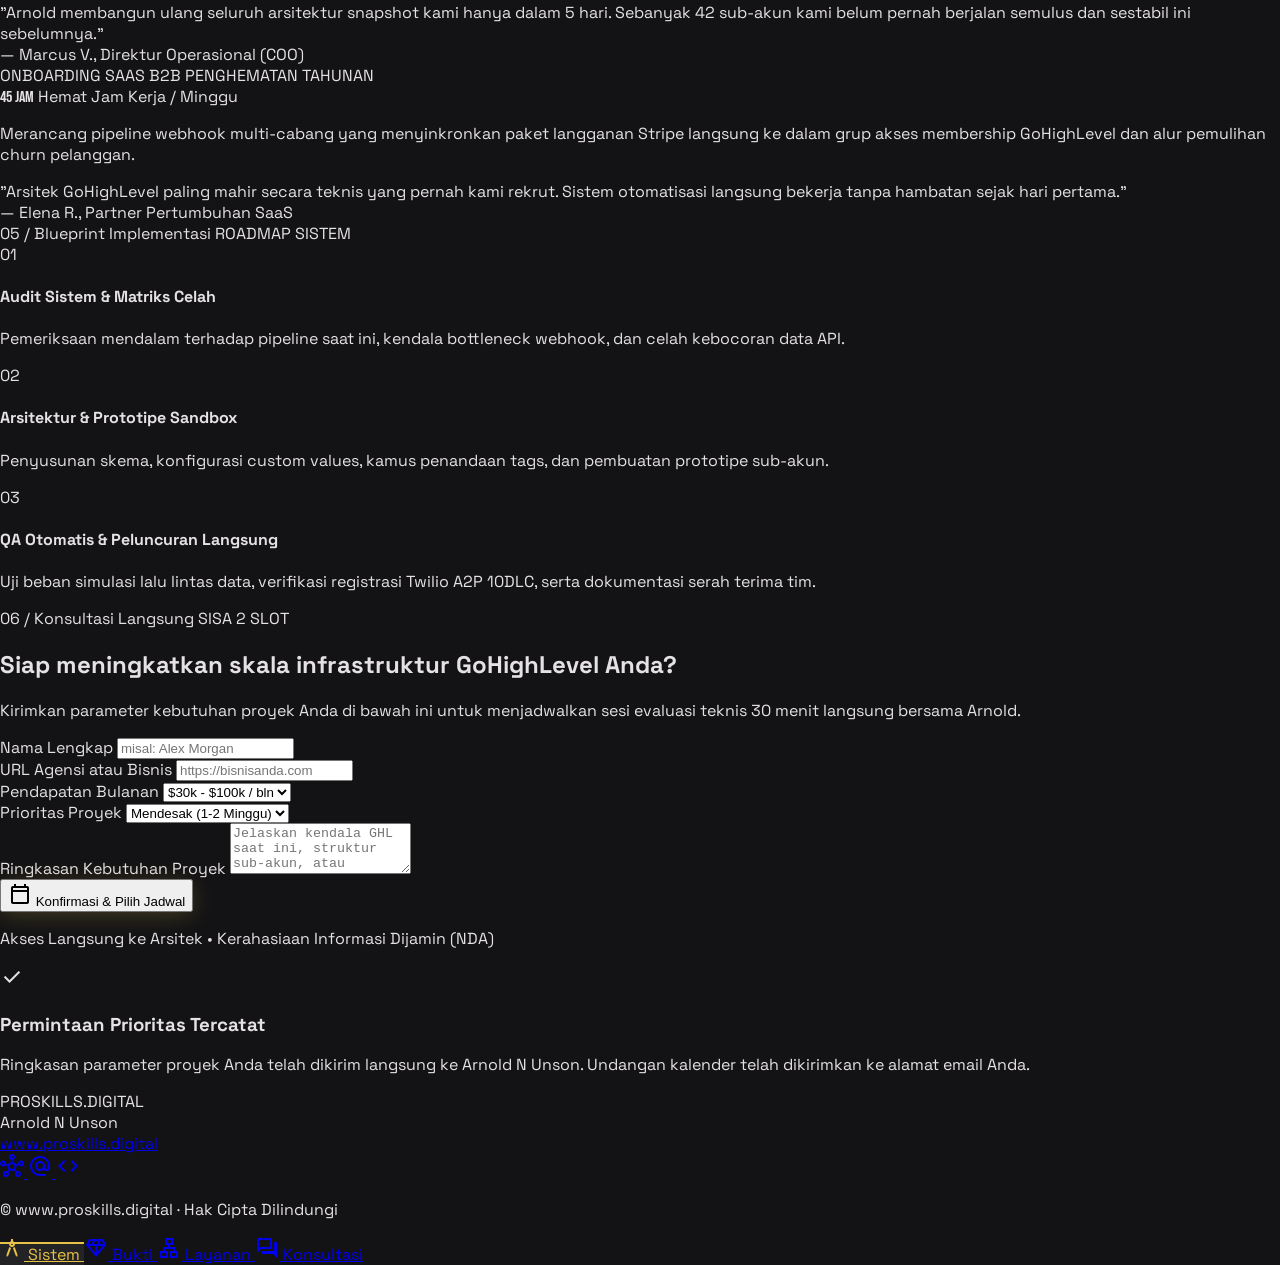
==== commit 071b849e: "ubah bahasa" ====
--- a/tes.html
+++ b/tes.html
@@ -1,9 +1,9 @@
 <!DOCTYPE html>
-<html class="dark" lang="en">
+<html class="dark" lang="id">
 <head>
   <meta charset="utf-8"/>
   <meta content="width=device-width, initial-scale=1.0, maximum-scale=1.0, user-scalable=no, viewport-fit=cover" name="viewport"/>
-  <title>Arnold N Unson — GoHighLevel CRM Specialist &amp; Systems Architect</title>
+  <title>Arnold N Unson — Spesialis CRM GoHighLevel &amp; Arsitek Sistem Otomasi</title>
   
   <!-- Fonts -->
   <link rel="preconnect" href="https://fonts.googleapis.com"/>
@@ -156,14 +156,14 @@
 
 <body class="bg-surface text-on-surface flex flex-col min-h-screen relative selection:bg-secondary selection:text-on-secondary">
 
-  <!-- Desktop App Container -->
+  <!-- Container Utama Responsif -->
   <div id="appContainer" class="w-full max-w-2xl lg:max-w-3xl mx-auto flex flex-col min-h-screen relative transition-all duration-300">
 
-    <!-- Top Fixed Header -->
+    <!-- Header Fixed Bagian Atas -->
     <header class="fixed top-0 left-0 right-0 z-50 pt-safe bg-[#131315]/90 backdrop-blur-xl border-b border-[#49473f]/20 shadow-[0_1px_12px_rgba(0,0,0,0.5)]">
       <div class="max-w-2xl lg:max-w-3xl mx-auto h-16 px-4 flex items-center justify-between">
         
-        <!-- Left: Logo & Architect Identity -->
+        <!-- Kiri: Logo Inisial & Identitas -->
         <a href="#overview" class="flex items-center gap-2 group">
           <span class="w-9 h-9 bg-[#201f21] border border-[#49473f]/40 flex items-center justify-center text-[#e9c349] font-bold text-lg select-none group-hover:border-[#e9c349] transition-colors">
             AU
@@ -173,33 +173,33 @@
               Arnold N Unson
             </span>
             <span class="text-[9px] text-[#e9c349] tracking-wider leading-none mt-1 uppercase font-semibold">
-              GHL Architect
+              Arsitek GHL
             </span>
           </div>
         </a>
 
-        <!-- Right: Actions -->
+        <!-- Kanan: Aksi & Pengalih Tampilan -->
         <div class="flex items-center gap-2">
-          <!-- Viewport Toggle Button -->
+          <!-- Tombol Pengalih Tampilan (Desktop/Mobile Frame) -->
           <button id="viewModeToggle" type="button" class="hidden sm:flex items-center gap-1 px-2.5 py-1.5 bg-[#201f21] text-[#cbc6bc] hover:text-[#e9c349] hover:bg-[#2a2a2c] border border-[#49473f]/30 text-[11px] font-semibold uppercase tracking-wider rounded transition-all cursor-pointer">
             <span class="material-symbols-outlined text-[16px]">smartphone</span>
-            <span>Mobile Frame</span>
+            <span>Tampilan HP</span>
           </button>
 
-          <!-- Let's Talk CTA -->
+          <!-- Tombol CTA Kontak -->
           <a class="min-h-[38px] px-3.5 flex items-center bg-[#ffffff] text-[#333028] text-[11px] uppercase tracking-widest hover:bg-[#e9c349] hover:text-[#3c2f00] transition-all active:scale-95 font-semibold" href="#book-consult">
-            Let's Talk
+            Konsultasi
           </a>
 
-          <!-- Profile Badge -->
-          <a href="#book-consult" class="w-8 h-8 rounded-full bg-[#2a2a2c] border border-[#49473f]/40 flex items-center justify-center hover:border-[#e9c349] transition-colors">
+          <!-- Profil Icon -->
+          <a href="#book-consult" class="w-8 h-8 rounded-full bg-[#2a2a2c] border border-[#49473f]/40 flex items-center justify-center hover:border-[#e9c349] transition-colors" title="Hubungi Langsung">
             <span class="material-symbols-outlined text-[#e9c349] text-[18px]">person</span>
           </a>
         </div>
       </div>
     </header>
 
-    <!-- Main Content Stream -->
+    <!-- Konten Utama -->
     <main class="flex-1 flex flex-col relative w-full pt-20 pb-28 px-4">
       <div class="flex flex-col w-full text-[#e5e1e4]">
 
@@ -208,124 +208,124 @@
         <!-- ========================================================= -->
         <section id="overview" class="relative w-full overflow-hidden bg-[#0e0e10] rounded-xl mb-6 shadow-2xl border border-[#49473f]/30">
           <div class="relative w-full h-[430px] overflow-hidden flex items-end">
-            <!-- Hero Photography -->
-            <img alt="Arnold N Unson - GoHighLevel Specialist" class="absolute inset-0 w-full h-full object-cover object-top scale-105 transition-transform duration-700 hover:scale-100" src="https://lh3.googleusercontent.com/aida-public/[base64]"/>
+            <!-- Foto Hero -->
+            <img alt="Arnold N Unson - Spesialis GoHighLevel" class="absolute inset-0 w-full h-full object-cover object-top scale-105 transition-transform duration-700 hover:scale-100" src="https://lh3.googleusercontent.com/aida-public/[base64]"/>
             
-            <!-- Atmospheric Dark Gradients -->
+            <!-- Gradien Bayangan Gelap -->
             <div class="absolute inset-0 bg-gradient-to-t from-[#0e0e10] via-[#0e0e10]/65 to-transparent"></div>
             <div class="absolute inset-0 bg-gradient-to-r from-[#0e0e10]/85 via-transparent to-[#0e0e10]/85"></div>
 
-            <!-- Top Overlay Badges -->
+            <!-- Badge Ketersediaan & Domain -->
             <div class="absolute top-4 left-4 right-4 flex items-center justify-between z-10">
               <span class="inline-flex items-center gap-1.5 px-2.5 py-1 bg-[#2a2a2c]/90 backdrop-blur-md rounded-full text-[#e9c349] text-[11px] tracking-wider shadow-sm border border-[#e9c349]/20 font-semibold">
                 <span class="w-1.5 h-1.5 rounded-full bg-[#e9c349] animate-gold-pulse"></span>
-                AVAILABLE Q2/Q3
+                TERSEDIA Q2/Q3
               </span>
               <span class="text-[11px] text-[#cbc6bc] uppercase tracking-widest bg-[#201f21]/80 backdrop-blur-md px-2 py-1 rounded border border-[#49473f]/30 font-semibold">
                 PROSKILLS.DIGITAL
               </span>
             </div>
 
-            <!-- Hero Headline Block -->
+            <!-- Judul Hero Besar -->
             <div class="relative z-10 w-full px-3 pb-3">
               <div class="flex flex-col">
                 <span class="font-bebas text-5xl sm:text-7xl tracking-wider text-[#e8e2d5] leading-none select-none uppercase drop-shadow-lg">
-                  PORTFOLIO
+                  PORTOFOLIO
                 </span>
                 <div class="flex items-center justify-between -mt-1 pt-1 border-t border-[#49473f]/30">
                   <span class="text-[11px] text-[#e9c349] tracking-widest uppercase font-semibold">
                     Arnold N Unson
                   </span>
                   <span class="text-[11px] text-[#949087] uppercase tracking-wider font-semibold">
-                    CRM Architect
+                    Arsitek CRM
                   </span>
                 </div>
               </div>
             </div>
           </div>
 
-          <!-- Hero Description & Actions -->
+          <!-- Deskripsi Hero & Tombol Aksi -->
           <div class="p-3 pt-3 flex flex-col gap-3">
             <p class="text-[15px] text-[#cbc6bc] leading-relaxed">
-              Engineering high-yield <span class="text-[#ffffff] font-semibold">GoHighLevel CRM infrastructure</span>, bespoke snapshot architecture, and resilient revenue funnels for 7-figure marketing agencies and enterprise operators.
+              Membangun infrastruktur <span class="text-[#ffffff] font-semibold">CRM GoHighLevel</span> berkinerja tinggi, arsitektur snapshot kustom, dan funnel konversi tangguh untuk agensi pemasaran serta bisnis berskala 7 digit.
             </p>
 
             <div class="grid grid-cols-2 gap-2 pt-1">
               <a class="flex items-center justify-center gap-1.5 min-h-[46px] px-3 bg-[#ffffff] text-[#333028] text-[11px] uppercase tracking-widest font-semibold hover:bg-[#e9c349] hover:text-[#3c2f00] transition-all rounded shadow-md active:scale-95" href="#book-consult">
-                <span>Book Call</span>
+                <span>Jadwalkan Panggilan</span>
                 <span class="material-symbols-outlined text-[16px]">arrow_forward</span>
               </a>
               <a class="flex items-center justify-center gap-1.5 min-h-[46px] px-3 bg-[#2a2a2c] text-[#e5e1e4] text-[11px] uppercase tracking-widest hover:bg-[#39393b] border border-[#49473f]/20 transition-all rounded active:scale-95 font-semibold" href="#case-studies">
-                <span>Case Proof</span>
+                <span>Bukti Hasil</span>
                 <span class="material-symbols-outlined text-[16px]">expand_more</span>
               </a>
             </div>
           </div>
 
-          <!-- Live Stats Strip -->
+          <!-- Statistik Langsung -->
           <div id="stats-strip" class="grid grid-cols-3 bg-[#1b1b1d] divide-x divide-[#201f21] text-center py-3.5 border-t border-[#49473f]/20">
             <div class="flex flex-col px-1">
-              <span id="stat-rev" class="font-bebas text-3xl sm:text-4xl text-[#e9c349] leading-none">$4.2M+</span>
-              <span class="text-[9px] text-[#949087] uppercase tracking-tighter mt-1 font-semibold">Client Rev</span>
+              <span id="stat-rev" class="font-bebas text-3xl sm:text-4xl text-[#e9c349] leading-none">$4.2Jt+</span>
+              <span class="text-[9px] text-[#949087] uppercase tracking-tighter mt-1 font-semibold">Pendapatan Klien</span>
             </div>
             <div class="flex flex-col px-1">
               <span id="stat-sla" class="font-bebas text-3xl sm:text-4xl text-[#ffffff] leading-none">99.8%</span>
-              <span class="text-[9px] text-[#949087] uppercase tracking-tighter mt-1 font-semibold">Uptime SLA</span>
+              <span class="text-[9px] text-[#949087] uppercase tracking-tighter mt-1 font-semibold">Kestabilan SLA</span>
             </div>
             <div class="flex flex-col px-1">
               <span id="stat-snapshots" class="font-bebas text-3xl sm:text-4xl text-[#e8e2d5] leading-none">120+</span>
-              <span class="text-[9px] text-[#949087] uppercase tracking-tighter mt-1 font-semibold">Snapshots</span>
+              <span class="text-[9px] text-[#949087] uppercase tracking-tighter mt-1 font-semibold">Snapshot CRM</span>
             </div>
           </div>
         </section>
 
         <!-- ========================================================= -->
-        <!-- SECTION 01 / AUTHORITY                                    -->
+        <!-- BAGIAN 01 / OTORITAS & REPUTASI                          -->
         <!-- ========================================================= -->
         <section id="authority" class="bg-[#1b1b1d] rounded-xl p-3 mb-6 shadow-sm border border-[#49473f]/20">
           <div class="flex items-center justify-between mb-2">
             <span class="text-[11px] text-[#e9c349] uppercase tracking-widest font-semibold">
-              01 / Authority
+              01 / Otoritas &amp; Reputasi
             </span>
             <span class="text-[10px] text-[#949087] bg-[#201f21] px-2 py-0.5 rounded border border-[#49473f]/30 font-semibold">
-              CERTIFIED GHL LEAD
+              LEAD ARSITEK GHL TERSERTIFIKASI
             </span>
           </div>
 
           <h2 class="text-xl font-bold text-[#ffffff] tracking-tight mb-2">
-            Eliminating pipeline leakage through architectural precision.
+            Mengeliminasi kebocoran pipeline leads melalui presisi arsitektur otomasi.
           </h2>
 
           <p class="text-[13px] text-[#cbc6bc] mb-3 leading-relaxed">
-            I architect full-scale automation systems for companies bleeding leads across fragmented tools. By unifying Zapier, Make, custom webhooks, and conversational AI directly inside GoHighLevel, my sub-account builds run reliably without human supervision.
+            Saya merancang sistem otomatisasi terpadu untuk perusahaan yang kehilangan prospek akibat alat yang terpecah-pecah. Dengan mengintegrasikan Zapier, Make, webhook kustom, dan AI percakapan langsung di dalam GoHighLevel, struktur sub-akun yang saya bangun berjalan konsisten dan andal tanpa pengawasan manual.
           </p>
 
           <div class="flex flex-wrap gap-1.5 pt-1">
             <span class="px-2.5 py-1 bg-[#2a2a2c] rounded text-[#e5e1e4] text-[11px] uppercase border border-[#49473f]/20 font-semibold">
-              Multi-Location GHL
+              GHL Multi-Lokasi
             </span>
             <span class="px-2.5 py-1 bg-[#2a2a2c] rounded text-[#e5e1e4] text-[11px] uppercase border border-[#49473f]/20 font-semibold">
-              Stripe Direct Billing
+              Penagihan Stripe Langsung
             </span>
             <span class="px-2.5 py-1 bg-[#2a2a2c] rounded text-[#e5e1e4] text-[11px] uppercase border border-[#49473f]/20 font-semibold">
               Twilio A2P 10DLC
             </span>
             <span class="px-2.5 py-1 bg-[#2a2a2c] rounded text-[#e5e1e4] text-[11px] uppercase border border-[#49473f]/20 font-semibold">
-              Conversational AI
+              AI Percakapan Otomatis
             </span>
           </div>
         </section>
 
         <!-- ========================================================= -->
-        <!-- SECTION 02 / SPECIALIZED SERVICES                         -->
+        <!-- BAGIAN 02 / LAYANAN SPESIALISASI                         -->
         <!-- ========================================================= -->
         <section id="solutions" class="mb-6">
           <div class="flex items-center justify-between mb-2 px-1">
             <span class="text-[11px] text-[#e9c349] uppercase tracking-widest font-semibold">
-              02 / Specialized Services
+              02 / Layanan Spesialisasi
             </span>
             <span class="text-[11px] text-[#949087] uppercase tracking-wider font-semibold">
-              Production Ready
+              Siap Pakai &amp; Skalabel
             </span>
           </div>
 
@@ -342,14 +342,14 @@
                 </span>
               </div>
               <h3 class="text-lg text-[#ffffff] font-semibold leading-tight mb-1">
-                Turnkey Snapshot Architecture
+                Arsitektur Snapshot Siap Pakai
               </h3>
               <p class="text-[13px] text-[#cbc6bc] mb-2 leading-relaxed">
-                Modular, pre-configured sub-accounts ready for multi-client deployment in under 5 minutes. Includes custom fields, tags, email matrices, and triggers.
+                Sub-akun modular yang telah terkonfigurasi dan siap diterapkan ke berbagai klien dalam waktu kurang dari 5 menit. Mencakup custom fields, tags, alur email, dan pemicu otomasi.
               </p>
               <div class="flex items-center gap-3 text-[10px] text-[#949087] uppercase tracking-wider font-semibold">
-                <span>• 1-Click Rollout</span>
-                <span>• Custom Values</span>
+                <span>• Penerapan 1-Klik</span>
+                <span>• Nilai Kustom Fleksibel</span>
               </div>
             </div>
 
@@ -364,14 +364,14 @@
                 </span>
               </div>
               <h3 class="text-lg text-[#ffffff] font-semibold leading-tight mb-1">
-                Complex Webhooks &amp; Integrations
+                Integrasi Webhook &amp; API Kompleks
               </h3>
               <p class="text-[13px] text-[#cbc6bc] mb-2 leading-relaxed">
-                Deep synchronization between GHL, external custom SQL backends, Stripe checkout webhooks, and Make.com routers. Zero lost payloads.
+                Sinkronisasi mendalam antara GHL, database SQL eksternal, webhook pembayaran Stripe, dan router Make.com. Tanpa risiko data hilang.
               </p>
               <div class="flex items-center gap-3 text-[10px] text-[#949087] uppercase tracking-wider font-semibold">
-                <span>• Error Buffers</span>
-                <span>• Real-Time Sync</span>
+                <span>• Buffer Penanganan Eror</span>
+                <span>• Sinkronisasi Real-Time</span>
               </div>
             </div>
 
@@ -386,14 +386,14 @@
                 </span>
               </div>
               <h3 class="text-lg text-[#ffffff] font-semibold leading-tight mb-1">
-                High-Ticket Funnels &amp; Portals
+                Funnel Penjualan &amp; Portal Klien Eksklusif
               </h3>
               <p class="text-[13px] text-[#cbc6bc] mb-2 leading-relaxed">
-                Brutalist-inspired, mobile-first sales funnels, VSL splash pages, and seamless GHL client membership portals configured for maximum conversion.
+                Funnel penjualan mobile-first bertema brutalist mewah, landing page video (VSL), dan portal membership klien GHL yang dioptimalkan untuk rasio konversi tinggi.
               </p>
               <div class="flex items-center gap-3 text-[10px] text-[#949087] uppercase tracking-wider font-semibold">
-                <span>• Sub-1s Load Time</span>
-                <span>• A/B Split Paths</span>
+                <span>• Waktu Muat &lt; 1 Detik</span>
+                <span>• Jalur Split Test A/B</span>
               </div>
             </div>
 
@@ -408,14 +408,14 @@
                 </span>
               </div>
               <h3 class="text-lg text-[#ffffff] font-semibold leading-tight mb-1">
-                Conversational AI Dispatch Engine
+                Mesin AI Percakapan &amp; Penjadwalan
               </h3>
               <p class="text-[13px] text-[#cbc6bc] mb-2 leading-relaxed">
-                Two-way SMS and Instagram DM bots trained on your exact offer documents. Answers client objections and auto-books directly into GHL calendars.
+                Bot interaktif dua arah via SMS dan DM Instagram yang dilatih khusus dengan materi penawaran Anda. Menjawab keraguan prospek dan menjadwalkan langsung ke kalender GHL.
               </p>
               <div class="flex items-center gap-3 text-[10px] text-[#949087] uppercase tracking-wider font-semibold">
-                <span>• 60s Speed-to-Lead</span>
-                <span>• Sentiment Gating</span>
+                <span>• Respon Cepat &lt; 60 Detik</span>
+                <span>• Filter Sentimen Cerdas</span>
               </div>
             </div>
 
@@ -423,15 +423,15 @@
         </section>
 
         <!-- ========================================================= -->
-        <!-- SECTION 03 / ARCHITECTURE ECOSYSTEM                       -->
+        <!-- BAGIAN 03 / EKOSISTEM ARSITEKTUR                         -->
         <!-- ========================================================= -->
         <section id="ecosystem" class="bg-[#0e0e10] rounded-xl p-3 mb-6 border border-[#49473f]/20">
           <div class="flex items-center justify-between mb-3">
             <span class="text-[11px] text-[#e9c349] uppercase tracking-widest font-semibold">
-              03 / Architecture Ecosystem
+              03 / Ekosistem Arsitektur
             </span>
             <span class="text-[10px] text-[#949087] bg-[#201f21] px-2 py-0.5 rounded font-semibold">
-              STABLE API v2
+              API STABIL v2
             </span>
           </div>
 
@@ -462,7 +462,7 @@
             </div>
             <div class="bg-[#201f21] hover:bg-[#2a2a2c] transition-colors flex flex-col items-center justify-center p-2.5 rounded text-center border border-[#49473f]/20">
               <span class="material-symbols-outlined text-[20px] text-[#ffffff] mb-1">link</span>
-              <span class="text-[9px] uppercase tracking-tighter text-[#e5e1e4] font-semibold">Connector</span>
+              <span class="text-[9px] uppercase tracking-tighter text-[#e5e1e4] font-semibold">Konektor SQL</span>
             </div>
             <div class="bg-[#201f21] hover:bg-[#2a2a2c] transition-colors flex flex-col items-center justify-center p-2.5 rounded text-center border border-[#49473f]/20">
               <span class="material-symbols-outlined text-[20px] text-[#e9c349] mb-1">psychology</span>
@@ -472,58 +472,58 @@
         </section>
 
         <!-- ========================================================= -->
-        <!-- SECTION 04 / VERIFIED IMPACT                              -->
+        <!-- BAGIAN 04 / BUKTI DAMPAK TERVALIDASI                     -->
         <!-- ========================================================= -->
         <section id="case-studies" class="mb-6">
           <div class="flex items-center justify-between mb-2 px-1">
             <span class="text-[11px] text-[#e9c349] uppercase tracking-widest font-semibold">
-              04 / Verified Impact
+              04 / Bukti Dampak Terverifikasi
             </span>
             <span class="text-[11px] text-[#949087] uppercase tracking-wider font-semibold">
-              Audited Data
+              Data Tervalidasi
             </span>
           </div>
 
           <div class="flex flex-col gap-3">
             
-            <!-- Case Study 01 -->
+            <!-- Studi Kasus 01 -->
             <div class="bg-[#1b1b1d] rounded-xl p-3 relative overflow-hidden border border-[#49473f]/20">
               <div class="flex items-center justify-between mb-2">
-                <span class="text-[11px] text-[#e9c349] font-semibold">MEDSPA AGENCY ACCELERATOR</span>
-                <span class="text-[10px] text-[#949087] font-semibold">Q4 PERFORMANCE</span>
+                <span class="text-[11px] text-[#e9c349] font-semibold">AKSELERATOR AGENSI MEDSPA</span>
+                <span class="text-[10px] text-[#949087] font-semibold">PERFORMA KUARTAL 4</span>
               </div>
               <div class="flex items-baseline gap-2 mb-1">
                 <span class="font-bebas text-3xl sm:text-4xl text-[#ffffff] font-bold">+310%</span>
-                <span class="text-[11px] text-[#e9c349] uppercase tracking-wider font-semibold">Lead-to-Booking</span>
+                <span class="text-[11px] text-[#e9c349] uppercase tracking-wider font-semibold">Konversi Prospek ke Booking</span>
               </div>
               <p class="text-[13px] text-[#cbc6bc] mb-2 leading-relaxed">
-                Replaced a manual SDR qualification loop with an automated SMS conversational AI engine inside GoHighLevel, shrinking response times from 3 hours to 18 seconds.
+                Menggantikan kualifikasi manual tim SDR dengan mesin AI percakapan SMS otomatis di GoHighLevel, memangkas waktu tunggu respon dari 3 jam menjadi 18 detik.
               </p>
               <div class="p-3 bg-[#201f21] rounded text-[12px] text-[#e5e1e4] italic border-l-2 border-[#e9c349]">
-                "Arnold rebuilt our entire snapshot architecture in 5 days. Our 42 sub-accounts have never run this cleanly."
+                "Arnold membangun ulang seluruh arsitektur snapshot kami hanya dalam 5 hari. Sebanyak 42 sub-akun kami belum pernah berjalan semulus dan sestabil ini sebelumnya."
                 <div class="not-italic text-[10px] text-[#949087] uppercase tracking-widest mt-1.5 font-semibold">
-                  — Marcus V., Chief Operations Officer
+                  — Marcus V., Direktur Operasional (COO)
                 </div>
               </div>
             </div>
 
-            <!-- Case Study 02 -->
+            <!-- Studi Kasus 02 -->
             <div class="bg-[#1b1b1d] rounded-xl p-3 relative overflow-hidden border border-[#49473f]/20">
               <div class="flex items-center justify-between mb-2">
-                <span class="text-[11px] text-[#e9c349] font-semibold">B2B SAAS ONBOARDING</span>
-                <span class="text-[10px] text-[#949087] font-semibold">ANNUAL SAVINGS</span>
+                <span class="text-[11px] text-[#e9c349] font-semibold">ONBOARDING SAAS B2B</span>
+                <span class="text-[10px] text-[#949087] font-semibold">PENGHEMATAN TAHUNAN</span>
               </div>
               <div class="flex items-baseline gap-2 mb-1">
-                <span class="font-bebas text-3xl sm:text-4xl text-[#ffffff] font-bold">45 HRS</span>
-                <span class="text-[11px] text-[#e9c349] uppercase tracking-wider font-semibold">Saved Weekly</span>
+                <span class="font-bebas text-3xl sm:text-4xl text-[#ffffff] font-bold">45 JAM</span>
+                <span class="text-[11px] text-[#e9c349] uppercase tracking-wider font-semibold">Hemat Jam Kerja / Minggu</span>
               </div>
               <p class="text-[13px] text-[#cbc6bc] mb-2 leading-relaxed">
-                Designed multi-branch webhook pipelines syncing Stripe subscription tiers into GoHighLevel membership access groups and customer churn recovery workflows.
+                Merancang pipeline webhook multi-cabang yang menyinkronkan paket langganan Stripe langsung ke dalam grup akses membership GoHighLevel dan alur pemulihan churn pelanggan.
               </p>
               <div class="p-3 bg-[#201f21] rounded text-[12px] text-[#e5e1e4] italic border-l-2 border-[#e9c349]">
-                "The most technically proficient GoHighLevel architect we've hired. Bulletproof automations from day one."
+                "Arsitek GoHighLevel paling mahir secara teknis yang pernah kami rekrut. Sistem otomatisasi langsung bekerja tanpa hambatan sejak hari pertama."
                 <div class="not-italic text-[10px] text-[#949087] uppercase tracking-widest mt-1.5 font-semibold">
-                  — Elena R., SaaS Growth Partner
+                  — Elena R., Partner Pertumbuhan SaaS
                 </div>
               </div>
             </div>
@@ -532,15 +532,15 @@
         </section>
 
         <!-- ========================================================= -->
-        <!-- SECTION 05 / IMPLEMENTATION BLUEPRINT                     -->
+        <!-- BAGIAN 05 / BLUEPRINT IMPLEMENTASI                       -->
         <!-- ========================================================= -->
         <section id="roadmap" class="bg-[#1b1b1d] rounded-xl p-3 mb-6 border border-[#49473f]/20">
           <div class="flex items-center justify-between mb-2">
             <span class="text-[11px] text-[#e9c349] uppercase tracking-widest font-semibold">
-              05 / Implementation Blueprint
+              05 / Blueprint Implementasi
             </span>
             <span class="text-[10px] text-[#949087] bg-[#201f21] px-2 py-0.5 rounded font-semibold">
-              SYSTEM ROADMAP
+              ROADMAP SISTEM
             </span>
           </div>
 
@@ -552,10 +552,10 @@
               </span>
               <div>
                 <h4 class="text-[12px] text-[#ffffff] uppercase tracking-wide font-semibold">
-                  System Audit &amp; Gap Matrix
+                  Audit Sistem &amp; Matriks Celah
                 </h4>
                 <p class="text-[12px] text-[#cbc6bc] leading-relaxed">
-                  Deep inspection of current pipelines, webhook bottlenecks, and API payload leakages.
+                  Pemeriksaan mendalam terhadap pipeline saat ini, kendala bottleneck webhook, dan celah kebocoran data API.
                 </p>
               </div>
             </div>
@@ -566,10 +566,10 @@
               </span>
               <div>
                 <h4 class="text-[12px] text-[#ffffff] uppercase tracking-wide font-semibold">
-                  Architecture &amp; Sandbox Rig
+                  Arsitektur &amp; Prototipe Sandbox
                 </h4>
                 <p class="text-[12px] text-[#cbc6bc] leading-relaxed">
-                  Drafting schemas, provisioning custom values, tag dictionaries, and sub-account prototypes.
+                  Penyusunan skema, konfigurasi custom values, kamus penandaan tags, dan pembuatan prototipe sub-akun.
                 </p>
               </div>
             </div>
@@ -580,10 +580,10 @@
               </span>
               <div>
                 <h4 class="text-[12px] text-[#ffffff] uppercase tracking-wide font-semibold">
-                  Automated QA &amp; Live Cutover
+                  QA Otomatis &amp; Peluncuran Langsung
                 </h4>
                 <p class="text-[12px] text-[#cbc6bc] leading-relaxed">
-                  Simulated traffic stress-testing, A2P 10DLC verification, team handover documentation.
+                  Uji beban simulasi lalu lintas data, verifikasi registrasi Twilio A2P 10DLC, serta dokumentasi serah terima tim.
                 </p>
               </div>
             </div>
@@ -592,81 +592,81 @@
         </section>
 
         <!-- ========================================================= -->
-        <!-- SECTION 06 / DIRECT ENGAGEMENT (CONSULTATION FORM)       -->
+        <!-- BAGIAN 06 / FORMULIR KONSULTASI LANGSUNG                 -->
         <!-- ========================================================= -->
         <section id="book-consult" class="bg-[#201f21] rounded-xl p-3 mb-4 shadow-xl border border-[#e9c349]/30 relative">
           <div class="flex items-center justify-between mb-2">
             <span class="text-[11px] text-[#e9c349] uppercase tracking-widest font-semibold">
-              06 / Direct Engagement
+              06 / Konsultasi Langsung
             </span>
             <span class="inline-flex items-center gap-1 text-[10px] text-[#e9c349] bg-[#0e0e10] px-2 py-0.5 rounded border border-[#e9c349]/20 font-semibold">
               <span class="w-1.5 h-1.5 rounded-full bg-[#e9c349] animate-gold-pulse"></span>
-              2 SLOTS LEFT
+              SISA 2 SLOT
             </span>
           </div>
 
           <h2 class="text-xl font-bold text-[#ffffff] tracking-tight mb-1">
-            Ready to scale your GoHighLevel infrastructure?
+            Siap meningkatkan skala infrastruktur GoHighLevel Anda?
           </h2>
 
           <p class="text-[13px] text-[#cbc6bc] mb-3 leading-relaxed">
-            Submit your project parameters below to book a direct 30-minute technical scope review with Arnold.
+            Kirimkan parameter kebutuhan proyek Anda di bawah ini untuk menjadwalkan sesi evaluasi teknis 30 menit langsung bersama Arnold.
           </p>
 
-          <!-- Form -->
+          <!-- Formulir -->
           <form id="consultForm" class="flex flex-col gap-2">
             <div>
-              <label class="block text-[10px] text-[#949087] uppercase tracking-wider mb-1 font-semibold">Full Name</label>
-              <input class="w-full min-h-[44px] px-3 bg-[#0e0e10] text-[#e5e1e4] rounded text-[13px] border border-[#49473f]/40 focus:outline-none focus:border-[#e9c349] placeholder-[#cbc6bc]/40 transition-colors" placeholder="e.g. Alex Morgan" required type="text"/>
+              <label class="block text-[10px] text-[#949087] uppercase tracking-wider mb-1 font-semibold">Nama Lengkap</label>
+              <input class="w-full min-h-[44px] px-3 bg-[#0e0e10] text-[#e5e1e4] rounded text-[13px] border border-[#49473f]/40 focus:outline-none focus:border-[#e9c349] placeholder-[#cbc6bc]/40 transition-colors" placeholder="misal: Alex Morgan" required type="text"/>
             </div>
 
             <div>
-              <label class="block text-[10px] text-[#949087] uppercase tracking-wider mb-1 font-semibold">Agency or Business URL</label>
-              <input class="w-full min-h-[44px] px-3 bg-[#0e0e10] text-[#e5e1e4] rounded text-[13px] border border-[#49473f]/40 focus:outline-none focus:border-[#e9c349] placeholder-[#cbc6bc]/40 transition-colors" placeholder="https://youragency.com" required type="url"/>
+              <label class="block text-[10px] text-[#949087] uppercase tracking-wider mb-1 font-semibold">URL Agensi atau Bisnis</label>
+              <input class="w-full min-h-[44px] px-3 bg-[#0e0e10] text-[#e5e1e4] rounded text-[13px] border border-[#49473f]/40 focus:outline-none focus:border-[#e9c349] placeholder-[#cbc6bc]/40 transition-colors" placeholder="https://bisnisanda.com" required type="url"/>
             </div>
 
             <div class="grid grid-cols-2 gap-2">
               <div>
-                <label class="block text-[10px] text-[#949087] uppercase tracking-wider mb-1 font-semibold">Monthly Revenue</label>
+                <label class="block text-[10px] text-[#949087] uppercase tracking-wider mb-1 font-semibold">Pendapatan Bulanan</label>
                 <select class="w-full min-h-[44px] px-2 bg-[#0e0e10] text-[#e5e1e4] rounded text-[13px] border border-[#49473f]/40 focus:outline-none focus:border-[#e9c349] transition-colors">
-                  <option>$10k - $30k / mo</option>
-                  <option selected>$30k - $100k / mo</option>
-                  <option>$100k+ / mo</option>
+                  <option>$10k - $30k / bln</option>
+                  <option selected>$30k - $100k / bln</option>
+                  <option>$100k+ / bln</option>
                 </select>
               </div>
               <div>
-                <label class="block text-[10px] text-[#949087] uppercase tracking-wider mb-1 font-semibold">Project Priority</label>
+                <label class="block text-[10px] text-[#949087] uppercase tracking-wider mb-1 font-semibold">Prioritas Proyek</label>
                 <select class="w-full min-h-[44px] px-2 bg-[#0e0e10] text-[#e5e1e4] rounded text-[13px] border border-[#49473f]/40 focus:outline-none focus:border-[#e9c349] transition-colors">
-                  <option>Immediate (1-2 Wks)</option>
-                  <option>Next 30 Days</option>
-                  <option>Advisory / Audit</option>
+                  <option>Mendesak (1-2 Minggu)</option>
+                  <option>30 Hari ke Depan</option>
+                  <option>Konsultasi / Audit</option>
                 </select>
               </div>
             </div>
 
             <div>
-              <label class="block text-[10px] text-[#949087] uppercase tracking-wider mb-1 font-semibold">Scope Brief</label>
-              <textarea class="w-full p-3 bg-[#0e0e10] text-[#e5e1e4] rounded text-[13px] border border-[#49473f]/40 focus:outline-none focus:border-[#e9c349] placeholder-[#cbc6bc]/40 transition-colors" placeholder="Describe your current GHL bottlenecks, sub-account setup, or desired integration..." required rows="3"></textarea>
+              <label class="block text-[10px] text-[#949087] uppercase tracking-wider mb-1 font-semibold">Ringkasan Kebutuhan Proyek</label>
+              <textarea class="w-full p-3 bg-[#0e0e10] text-[#e5e1e4] rounded text-[13px] border border-[#49473f]/40 focus:outline-none focus:border-[#e9c349] placeholder-[#cbc6bc]/40 transition-colors" placeholder="Jelaskan kendala GHL saat ini, struktur sub-akun, atau integrasi yang Anda butuhkan..." required rows="3"></textarea>
             </div>
 
             <button id="submitBtn" class="w-full min-h-[48px] mt-1 flex items-center justify-center gap-2 bg-[#e9c349] text-[#3c2f00] text-[11px] uppercase tracking-widest font-semibold hover:bg-[#ffe088] transition-all rounded shadow-lg active:scale-98 gold-glow cursor-pointer" type="submit">
               <span class="material-symbols-outlined text-[18px]">calendar_today</span>
-              <span>Confirm &amp; Select Time Slot</span>
+              <span>Konfirmasi &amp; Pilih Jadwal</span>
             </button>
 
             <p class="text-center text-[9px] text-[#949087] uppercase tracking-wider mt-1 font-semibold">
-              Direct Architect Access • Strict Non-Disclosure Assured
+              Akses Langsung ke Arsitek • Kerahasiaan Informasi Dijamin (NDA)
             </p>
           </form>
 
-          <!-- Form Success State Box -->
+          <!-- Tampilan Sukses Pengiriman Formulir -->
           <div class="hidden p-5 bg-[#2a2a2c] border border-[#e9c349]/40 rounded text-center transition-all" id="consultSuccess">
             <div class="w-12 h-12 rounded-full bg-[#e9c349] text-[#3c2f00] flex items-center justify-center mx-auto mb-2 shadow-lg">
               <span class="material-symbols-outlined text-[28px]">done</span>
             </div>
-            <h3 class="text-xl font-bold text-[#ffffff] mb-1">Priority Request Logged</h3>
+            <h3 class="text-xl font-bold text-[#ffffff] mb-1">Permintaan Prioritas Tercatat</h3>
             <p class="text-[13px] text-[#cbc6bc] mb-2 leading-relaxed">
-              Your architecture brief has been sent directly to Arnold N Unson. Direct calendar invitation dispatched to your email.
+              Ringkasan parameter proyek Anda telah dikirim langsung ke Arnold N Unson. Undangan kalender telah dikirimkan ke alamat email Anda.
             </p>
             <span class="text-[11px] text-[#e9c349] uppercase tracking-widest font-semibold">
               PROSKILLS.DIGITAL
@@ -674,7 +674,7 @@
           </div>
         </section>
 
-        <!-- Brand Footprint Strip -->
+        <!-- Info Pemilik & Domain -->
         <div class="px-3 py-3 bg-[#0e0e10] rounded-lg flex items-center justify-between text-[#cbc6bc] border border-[#49473f]/20 mb-4">
           <div class="flex items-center gap-2">
             <span class="w-2 h-2 rounded-full bg-[#e9c349]"></span>
@@ -689,7 +689,7 @@
 
       </div>
 
-      <!-- Footer Info & Socials -->
+      <!-- Footer & Media Sosial -->
       <footer class="mt-6 pt-4 pb-2 flex flex-col items-center gap-3 text-center">
         <div class="flex items-center justify-center gap-3">
           <a class="min-w-[44px] min-h-[44px] rounded-full bg-[#201f21] hover:bg-[#2a2a2c] flex items-center justify-center text-[#cbc6bc] hover:text-[#e9c349] border border-[#49473f]/20 transition-colors" href="https://linkedin.com" rel="noopener noreferrer" target="_blank" title="LinkedIn">
@@ -703,33 +703,33 @@
           </a>
         </div>
         <p class="text-[#949087] uppercase tracking-widest text-[10px] font-semibold">
-          &copy; www.proskills.digital &middot; All Rights Reserved
+          &copy; www.proskills.digital &middot; Hak Cipta Dilindungi
         </p>
       </footer>
     </main>
 
-    <!-- Bottom Sticky Navigation Bar -->
+    <!-- Navigasi Bawah Sticky -->
     <nav class="fixed bottom-0 left-0 right-0 z-50 pb-safe bg-[#1b1b1d]/95 backdrop-blur-xl border-t border-[#49473f]/20 shadow-[0_-2px_12px_rgba(0,0,0,0.5)]">
       <div class="max-w-2xl lg:max-w-3xl mx-auto h-16 px-4 flex items-center justify-around">
         
         <a aria-current="page" class="min-w-[54px] min-h-[44px] px-2 flex flex-col items-center justify-center gap-0.5 transition-all text-[#e9c349] bg-[#353437]/40 nav-tab-active rounded" data-path="overview" href="#overview">
           <span class="material-symbols-outlined text-[22px]">architecture</span>
-          <span class="text-[9px] uppercase tracking-wider font-semibold">Systems</span>
+          <span class="text-[9px] uppercase tracking-wider font-semibold">Sistem</span>
         </a>
 
         <a class="min-w-[54px] min-h-[44px] px-2 flex flex-col items-center justify-center gap-0.5 text-[#cbc6bc] hover:text-[#e5e1e4] transition-all rounded" data-path="case-studies" href="#case-studies">
           <span class="material-symbols-outlined text-[22px]">diamond</span>
-          <span class="text-[9px] uppercase tracking-wider font-semibold">Proof</span>
+          <span class="text-[9px] uppercase tracking-wider font-semibold">Bukti</span>
         </a>
 
         <a class="min-w-[54px] min-h-[44px] px-2 flex flex-col items-center justify-center gap-0.5 text-[#cbc6bc] hover:text-[#e5e1e4] transition-all rounded" data-path="solutions" href="#solutions">
           <span class="material-symbols-outlined text-[22px]">lan</span>
-          <span class="text-[9px] uppercase tracking-wider font-semibold">Snapshots</span>
+          <span class="text-[9px] uppercase tracking-wider font-semibold">Layanan</span>
         </a>
 
         <a class="min-w-[54px] min-h-[44px] px-2 flex flex-col items-center justify-center gap-0.5 text-[#cbc6bc] hover:text-[#e5e1e4] transition-all rounded" data-path="contact" href="#book-consult">
           <span class="material-symbols-outlined text-[22px]">forum</span>
-          <span class="text-[9px] uppercase tracking-wider font-semibold">Consult</span>
+          <span class="text-[9px] uppercase tracking-wider font-semibold">Konsultasi</span>
         </a>
 
       </div>
@@ -737,7 +737,7 @@
 
   </div>
 
-  <!-- Embedded Standalone Scripts -->
+  <!-- Script Interaktif Standalone -->
   <script>
     document.addEventListener('DOMContentLoaded', () => {
       // 1. Smooth Scroll
@@ -757,7 +757,7 @@
         });
       });
 
-      // 2. Active Tab Helper
+      // 2. Tab Aktif Otomatis
       function updateActiveTab(href) {
         document.querySelectorAll('nav a').forEach(tab => {
           tab.classList.remove('text-[#e9c349]', 'bg-[#353437]/40', 'nav-tab-active');
@@ -772,14 +772,14 @@
         }
       }
 
-      // 3. Animated Stats
+      // 3. Animasi Angka Statistik
       const statsSection = document.getElementById('stats-strip');
       if (statsSection && 'IntersectionObserver' in window) {
         let hasAnimated = false;
         const observer = new IntersectionObserver((entries) => {
           if (entries[0].isIntersecting && !hasAnimated) {
             hasAnimated = true;
-            animateValue('stat-rev', 0, 4.2, 1200, '$', 'M+');
+            animateValue('stat-rev', 0, 4.2, 1200, '$', 'Jt+');
             animateValue('stat-sla', 85.0, 99.8, 1200, '', '%');
             animateValue('stat-snapshots', 0, 120, 1200, '', '+');
           }
@@ -804,7 +804,7 @@
         window.requestAnimationFrame(step);
       }
 
-      // 4. Booking Form Simulation
+      // 4. Simulasi Formulir Reservasi
       const form = document.getElementById('consultForm');
       const successBox = document.getElementById('consultSuccess');
       const submitBtn = document.getElementById('submitBtn');
@@ -813,7 +813,7 @@
           e.preventDefault();
           if (submitBtn) {
             submitBtn.disabled = true;
-            submitBtn.innerHTML = `<span>Securing Priority Slot...</span>`;
+            submitBtn.innerHTML = `<span>Mengamankan Slot Prioritas...</span>`;
           }
           setTimeout(() => {
             form.classList.add('hidden');
@@ -823,14 +823,14 @@
               submitBtn.disabled = false;
               submitBtn.innerHTML = `
                 <span class="material-symbols-outlined text-[18px]">calendar_today</span>
-                <span>Confirm &amp; Select Time Slot</span>
+                <span>Konfirmasi &amp; Pilih Jadwal</span>
               `;
             }
           }, 600);
         });
       }
 
-      // 5. Mobile Frame Toggle
+      // 5. Pengalih Frame Mobile
       const toggleBtn = document.getElementById('viewModeToggle');
       const appContainer = document.getElementById('appContainer');
       if (toggleBtn && appContainer) {
@@ -842,14 +842,14 @@
             appContainer.classList.add('max-w-[420px]', 'border-x', 'border-[#49473f]/30', 'shadow-[0_0_50px_rgba(0,0,0,0.8)]');
             toggleBtn.innerHTML = `
               <span class="material-symbols-outlined text-[16px]">desktop_windows</span>
-              <span>Desktop View</span>
+              <span>Tampilan Desktop</span>
             `;
           } else {
             appContainer.classList.add('max-w-2xl', 'lg:max-w-3xl');
             appContainer.classList.remove('max-w-[420px]', 'border-x', 'border-[#49473f]/30', 'shadow-[0_0_50px_rgba(0,0,0,0.8)]');
             toggleBtn.innerHTML = `
               <span class="material-symbols-outlined text-[16px]">smartphone</span>
-              <span>Mobile Frame</span>
+              <span>Tampilan HP</span>
             `;
           }
         });
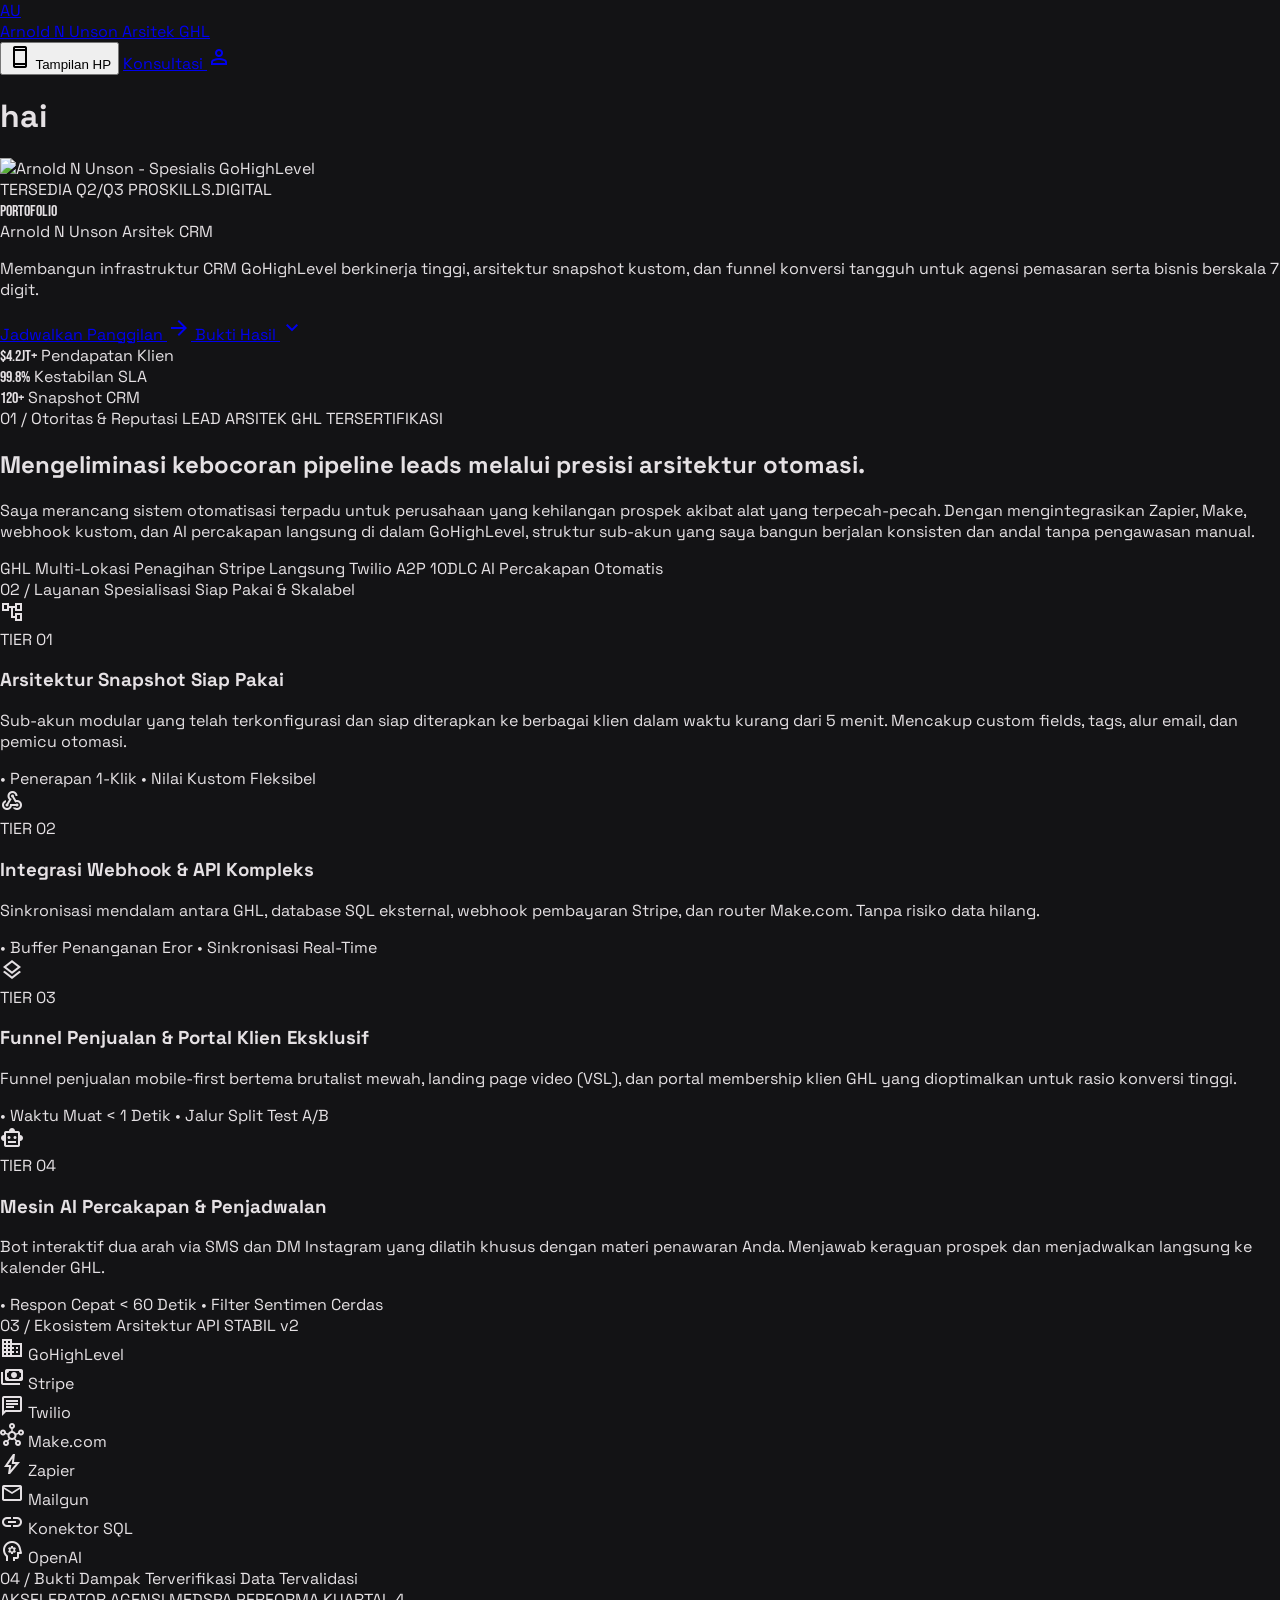
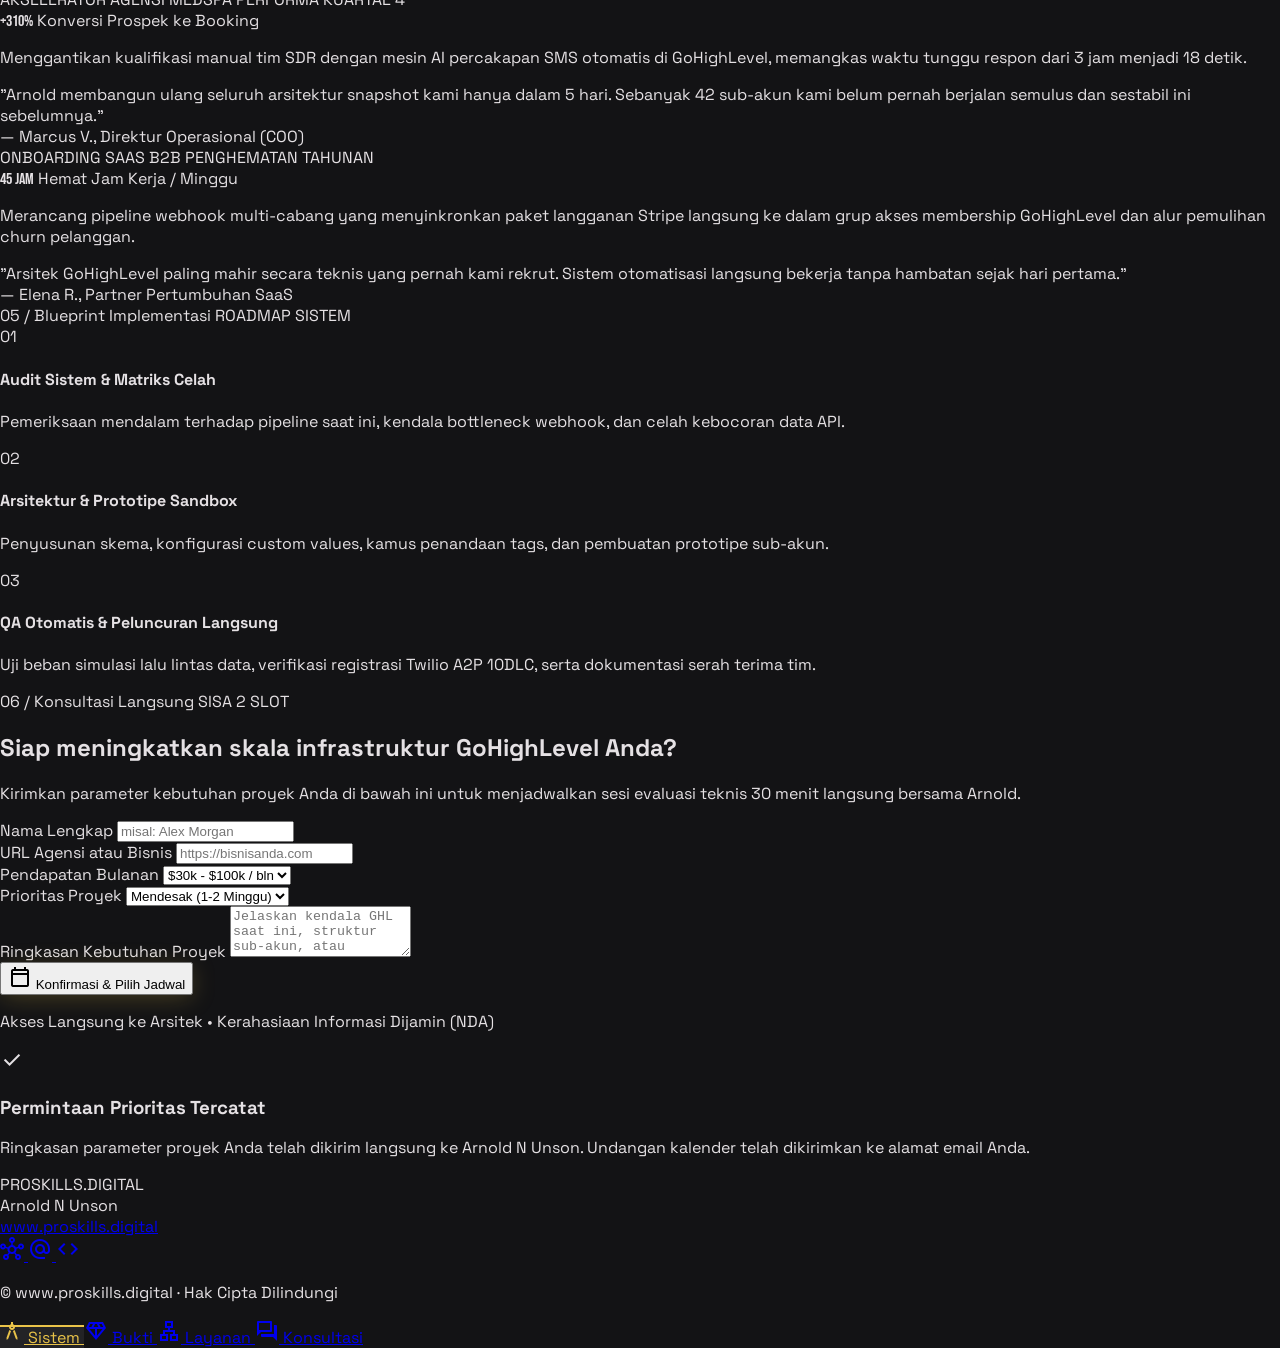
==== commit 73d0ce85: "tambah hai" ====
--- a/tes.html
+++ b/tes.html
@@ -1,16 +1,22 @@
 <!DOCTYPE html>
 <html class="dark" lang="id">
+
 <head>
-  <meta charset="utf-8"/>
-  <meta content="width=device-width, initial-scale=1.0, maximum-scale=1.0, user-scalable=no, viewport-fit=cover" name="viewport"/>
+  <meta charset="utf-8" />
+  <meta content="width=device-width, initial-scale=1.0, maximum-scale=1.0, user-scalable=no, viewport-fit=cover"
+    name="viewport" />
   <title>Arnold N Unson — Spesialis CRM GoHighLevel &amp; Arsitek Sistem Otomasi</title>
-  
+
   <!-- Fonts -->
-  <link rel="preconnect" href="https://fonts.googleapis.com"/>
-  <link rel="preconnect" href="https://fonts.gstatic.com" crossorigin/>
-  <link href="https://fonts.googleapis.com/css2?family=Bebas+Neue&family=Space+Grotesk:wght@400;500;600;700&display=swap" rel="stylesheet"/>
-  <link href="https://fonts.googleapis.com/css2?family=Material+Symbols+Outlined:opsz,wght,FILL,GRAD@20..48,100..700,0..1,-50..200" rel="stylesheet"/>
-  
+  <link rel="preconnect" href="https://fonts.googleapis.com" />
+  <link rel="preconnect" href="https://fonts.gstatic.com" crossorigin />
+  <link
+    href="https://fonts.googleapis.com/css2?family=Bebas+Neue&family=Space+Grotesk:wght@400;500;600;700&display=swap"
+    rel="stylesheet" />
+  <link
+    href="https://fonts.googleapis.com/css2?family=Material+Symbols+Outlined:opsz,wght,FILL,GRAD@20..48,100..700,0..1,-50..200"
+    rel="stylesheet" />
+
   <!-- Tailwind CSS CDN -->
   <script src="https://cdn.tailwindcss.com"></script>
   <script>
@@ -110,8 +116,12 @@
 
   <!-- Embedded Standalone Styles -->
   <style>
-    * { box-sizing: border-box; }
-    html, body {
+    * {
+      box-sizing: border-box;
+    }
+
+    html,
+    body {
       margin: 0;
       padding: 0;
       background-color: #131315;
@@ -119,53 +129,99 @@
       font-family: 'Space Grotesk', -apple-system, BlinkMacSystemFont, 'Segoe UI', Roboto, sans-serif;
       scroll-behavior: smooth;
     }
-    .pb-safe { padding-bottom: env(safe-area-inset-bottom, 16px); }
-    .pt-safe { padding-top: env(safe-area-inset-top, 0px); }
-    
-    ::-webkit-scrollbar { width: 6px; }
-    ::-webkit-scrollbar-track { background: #131315; }
-    ::-webkit-scrollbar-thumb { background: #2a2a2c; border-radius: 3px; }
-    ::-webkit-scrollbar-thumb:hover { background: #d4af37; }
-
-    .gold-glow { box-shadow: 0 4px 24px -2px rgba(233, 195, 73, 0.25); }
-    .gold-glow-lg { box-shadow: 0 8px 36px -4px rgba(233, 195, 73, 0.35); }
-    .font-bebas { font-family: 'Bebas Neue', sans-serif; }
-    .font-space { font-family: 'Space Grotesk', sans-serif; }
+
+    .pb-safe {
+      padding-bottom: env(safe-area-inset-bottom, 16px);
+    }
+
+    .pt-safe {
+      padding-top: env(safe-area-inset-top, 0px);
+    }
+
+    ::-webkit-scrollbar {
+      width: 6px;
+    }
+
+    ::-webkit-scrollbar-track {
+      background: #131315;
+    }
+
+    ::-webkit-scrollbar-thumb {
+      background: #2a2a2c;
+      border-radius: 3px;
+    }
+
+    ::-webkit-scrollbar-thumb:hover {
+      background: #d4af37;
+    }
+
+    .gold-glow {
+      box-shadow: 0 4px 24px -2px rgba(233, 195, 73, 0.25);
+    }
+
+    .gold-glow-lg {
+      box-shadow: 0 8px 36px -4px rgba(233, 195, 73, 0.35);
+    }
+
+    .font-bebas {
+      font-family: 'Bebas Neue', sans-serif;
+    }
+
+    .font-space {
+      font-family: 'Space Grotesk', sans-serif;
+    }
 
     .nav-tab-active {
       color: #e9c349 !important;
       background-color: rgba(53, 52, 57, 0.5) !important;
       border-top: 2px solid #e9c349;
     }
+
     .card-hover-effect {
       transition: all 0.25s cubic-bezier(0.16, 1, 0.3, 1);
     }
+
     .card-hover-effect:hover {
       transform: translateY(-2px);
       background-color: #262528;
     }
+
     @keyframes goldPulse {
-      0%, 100% { opacity: 1; transform: scale(1); }
-      50% { opacity: 0.4; transform: scale(0.9); }
-    }
+
+      0%,
+      100% {
+        opacity: 1;
+        transform: scale(1);
+      }
+
+      50% {
+        opacity: 0.4;
+        transform: scale(0.9);
+      }
+    }
+
     .animate-gold-pulse {
       animation: goldPulse 2s cubic-bezier(0.4, 0, 0.6, 1) infinite;
     }
   </style>
 </head>
 
-<body class="bg-surface text-on-surface flex flex-col min-h-screen relative selection:bg-secondary selection:text-on-secondary">
+<body
+  class="bg-surface text-on-surface flex flex-col min-h-screen relative selection:bg-secondary selection:text-on-secondary">
 
   <!-- Container Utama Responsif -->
-  <div id="appContainer" class="w-full max-w-2xl lg:max-w-3xl mx-auto flex flex-col min-h-screen relative transition-all duration-300">
+  <div id="appContainer"
+    class="w-full max-w-2xl lg:max-w-3xl mx-auto flex flex-col min-h-screen relative transition-all duration-300">
 
     <!-- Header Fixed Bagian Atas -->
-    <header class="fixed top-0 left-0 right-0 z-50 pt-safe bg-[#131315]/90 backdrop-blur-xl border-b border-[#49473f]/20 shadow-[0_1px_12px_rgba(0,0,0,0.5)]">
+    <header
+      class="fixed top-0 left-0 right-0 z-50 pt-safe bg-[#131315]/90 backdrop-blur-xl border-b border-[#49473f]/20 shadow-[0_1px_12px_rgba(0,0,0,0.5)]">
       <div class="max-w-2xl lg:max-w-3xl mx-auto h-16 px-4 flex items-center justify-between">
-        
+
         <!-- Kiri: Logo Inisial & Identitas -->
         <a href="#overview" class="flex items-center gap-2 group">
-          <span class="w-9 h-9 bg-[#201f21] border border-[#49473f]/40 flex items-center justify-center text-[#e9c349] font-bold text-lg select-none group-hover:border-[#e9c349] transition-colors">
+          <span
+            class="w-9 h-9 bg-[#201f21] border border-[#49473f]/40 flex items-center justify-center text-[#e9c349] font-bold text-lg select-none group-hover:border-[#e9c349] transition-colors">
             AU
           </span>
           <div class="flex flex-col ml-1">
@@ -181,24 +237,28 @@
         <!-- Kanan: Aksi & Pengalih Tampilan -->
         <div class="flex items-center gap-2">
           <!-- Tombol Pengalih Tampilan (Desktop/Mobile Frame) -->
-          <button id="viewModeToggle" type="button" class="hidden sm:flex items-center gap-1 px-2.5 py-1.5 bg-[#201f21] text-[#cbc6bc] hover:text-[#e9c349] hover:bg-[#2a2a2c] border border-[#49473f]/30 text-[11px] font-semibold uppercase tracking-wider rounded transition-all cursor-pointer">
+          <button id="viewModeToggle" type="button"
+            class="hidden sm:flex items-center gap-1 px-2.5 py-1.5 bg-[#201f21] text-[#cbc6bc] hover:text-[#e9c349] hover:bg-[#2a2a2c] border border-[#49473f]/30 text-[11px] font-semibold uppercase tracking-wider rounded transition-all cursor-pointer">
             <span class="material-symbols-outlined text-[16px]">smartphone</span>
             <span>Tampilan HP</span>
           </button>
 
           <!-- Tombol CTA Kontak -->
-          <a class="min-h-[38px] px-3.5 flex items-center bg-[#ffffff] text-[#333028] text-[11px] uppercase tracking-widest hover:bg-[#e9c349] hover:text-[#3c2f00] transition-all active:scale-95 font-semibold" href="#book-consult">
+          <a class="min-h-[38px] px-3.5 flex items-center bg-[#ffffff] text-[#333028] text-[11px] uppercase tracking-widest hover:bg-[#e9c349] hover:text-[#3c2f00] transition-all active:scale-95 font-semibold"
+            href="#book-consult">
             Konsultasi
           </a>
 
           <!-- Profil Icon -->
-          <a href="#book-consult" class="w-8 h-8 rounded-full bg-[#2a2a2c] border border-[#49473f]/40 flex items-center justify-center hover:border-[#e9c349] transition-colors" title="Hubungi Langsung">
+          <a href="#book-consult"
+            class="w-8 h-8 rounded-full bg-[#2a2a2c] border border-[#49473f]/40 flex items-center justify-center hover:border-[#e9c349] transition-colors"
+            title="Hubungi Langsung">
             <span class="material-symbols-outlined text-[#e9c349] text-[18px]">person</span>
           </a>
         </div>
       </div>
     </header>
-
+    <h1>hai</h1>
     <!-- Konten Utama -->
     <main class="flex-1 flex flex-col relative w-full pt-20 pb-28 px-4">
       <div class="flex flex-col w-full text-[#e5e1e4]">
@@ -206,22 +266,27 @@
         <!-- ========================================================= -->
         <!-- HERO SECTION                                              -->
         <!-- ========================================================= -->
-        <section id="overview" class="relative w-full overflow-hidden bg-[#0e0e10] rounded-xl mb-6 shadow-2xl border border-[#49473f]/30">
+        <section id="overview"
+          class="relative w-full overflow-hidden bg-[#0e0e10] rounded-xl mb-6 shadow-2xl border border-[#49473f]/30">
           <div class="relative w-full h-[430px] overflow-hidden flex items-end">
             <!-- Foto Hero -->
-            <img alt="Arnold N Unson - Spesialis GoHighLevel" class="absolute inset-0 w-full h-full object-cover object-top scale-105 transition-transform duration-700 hover:scale-100" src="https://lh3.googleusercontent.com/aida-public/[base64]"/>
-            
+            <img alt="Arnold N Unson - Spesialis GoHighLevel"
+              class="absolute inset-0 w-full h-full object-cover object-top scale-105 transition-transform duration-700 hover:scale-100"
+              src="https://lh3.googleusercontent.com/aida-public/[base64]" />
+
             <!-- Gradien Bayangan Gelap -->
             <div class="absolute inset-0 bg-gradient-to-t from-[#0e0e10] via-[#0e0e10]/65 to-transparent"></div>
             <div class="absolute inset-0 bg-gradient-to-r from-[#0e0e10]/85 via-transparent to-[#0e0e10]/85"></div>
 
             <!-- Badge Ketersediaan & Domain -->
             <div class="absolute top-4 left-4 right-4 flex items-center justify-between z-10">
-              <span class="inline-flex items-center gap-1.5 px-2.5 py-1 bg-[#2a2a2c]/90 backdrop-blur-md rounded-full text-[#e9c349] text-[11px] tracking-wider shadow-sm border border-[#e9c349]/20 font-semibold">
+              <span
+                class="inline-flex items-center gap-1.5 px-2.5 py-1 bg-[#2a2a2c]/90 backdrop-blur-md rounded-full text-[#e9c349] text-[11px] tracking-wider shadow-sm border border-[#e9c349]/20 font-semibold">
                 <span class="w-1.5 h-1.5 rounded-full bg-[#e9c349] animate-gold-pulse"></span>
                 TERSEDIA Q2/Q3
               </span>
-              <span class="text-[11px] text-[#cbc6bc] uppercase tracking-widest bg-[#201f21]/80 backdrop-blur-md px-2 py-1 rounded border border-[#49473f]/30 font-semibold">
+              <span
+                class="text-[11px] text-[#cbc6bc] uppercase tracking-widest bg-[#201f21]/80 backdrop-blur-md px-2 py-1 rounded border border-[#49473f]/30 font-semibold">
                 PROSKILLS.DIGITAL
               </span>
             </div>
@@ -229,7 +294,8 @@
             <!-- Judul Hero Besar -->
             <div class="relative z-10 w-full px-3 pb-3">
               <div class="flex flex-col">
-                <span class="font-bebas text-5xl sm:text-7xl tracking-wider text-[#e8e2d5] leading-none select-none uppercase drop-shadow-lg">
+                <span
+                  class="font-bebas text-5xl sm:text-7xl tracking-wider text-[#e8e2d5] leading-none select-none uppercase drop-shadow-lg">
                   PORTOFOLIO
                 </span>
                 <div class="flex items-center justify-between -mt-1 pt-1 border-t border-[#49473f]/30">
@@ -247,15 +313,19 @@
           <!-- Deskripsi Hero & Tombol Aksi -->
           <div class="p-3 pt-3 flex flex-col gap-3">
             <p class="text-[15px] text-[#cbc6bc] leading-relaxed">
-              Membangun infrastruktur <span class="text-[#ffffff] font-semibold">CRM GoHighLevel</span> berkinerja tinggi, arsitektur snapshot kustom, dan funnel konversi tangguh untuk agensi pemasaran serta bisnis berskala 7 digit.
+              Membangun infrastruktur <span class="text-[#ffffff] font-semibold">CRM GoHighLevel</span> berkinerja
+              tinggi, arsitektur snapshot kustom, dan funnel konversi tangguh untuk agensi pemasaran serta bisnis
+              berskala 7 digit.
             </p>
 
             <div class="grid grid-cols-2 gap-2 pt-1">
-              <a class="flex items-center justify-center gap-1.5 min-h-[46px] px-3 bg-[#ffffff] text-[#333028] text-[11px] uppercase tracking-widest font-semibold hover:bg-[#e9c349] hover:text-[#3c2f00] transition-all rounded shadow-md active:scale-95" href="#book-consult">
+              <a class="flex items-center justify-center gap-1.5 min-h-[46px] px-3 bg-[#ffffff] text-[#333028] text-[11px] uppercase tracking-widest font-semibold hover:bg-[#e9c349] hover:text-[#3c2f00] transition-all rounded shadow-md active:scale-95"
+                href="#book-consult">
                 <span>Jadwalkan Panggilan</span>
                 <span class="material-symbols-outlined text-[16px]">arrow_forward</span>
               </a>
-              <a class="flex items-center justify-center gap-1.5 min-h-[46px] px-3 bg-[#2a2a2c] text-[#e5e1e4] text-[11px] uppercase tracking-widest hover:bg-[#39393b] border border-[#49473f]/20 transition-all rounded active:scale-95 font-semibold" href="#case-studies">
+              <a class="flex items-center justify-center gap-1.5 min-h-[46px] px-3 bg-[#2a2a2c] text-[#e5e1e4] text-[11px] uppercase tracking-widest hover:bg-[#39393b] border border-[#49473f]/20 transition-all rounded active:scale-95 font-semibold"
+                href="#case-studies">
                 <span>Bukti Hasil</span>
                 <span class="material-symbols-outlined text-[16px]">expand_more</span>
               </a>
@@ -263,14 +333,17 @@
           </div>
 
           <!-- Statistik Langsung -->
-          <div id="stats-strip" class="grid grid-cols-3 bg-[#1b1b1d] divide-x divide-[#201f21] text-center py-3.5 border-t border-[#49473f]/20">
+          <div id="stats-strip"
+            class="grid grid-cols-3 bg-[#1b1b1d] divide-x divide-[#201f21] text-center py-3.5 border-t border-[#49473f]/20">
             <div class="flex flex-col px-1">
               <span id="stat-rev" class="font-bebas text-3xl sm:text-4xl text-[#e9c349] leading-none">$4.2Jt+</span>
-              <span class="text-[9px] text-[#949087] uppercase tracking-tighter mt-1 font-semibold">Pendapatan Klien</span>
+              <span class="text-[9px] text-[#949087] uppercase tracking-tighter mt-1 font-semibold">Pendapatan
+                Klien</span>
             </div>
             <div class="flex flex-col px-1">
               <span id="stat-sla" class="font-bebas text-3xl sm:text-4xl text-[#ffffff] leading-none">99.8%</span>
-              <span class="text-[9px] text-[#949087] uppercase tracking-tighter mt-1 font-semibold">Kestabilan SLA</span>
+              <span class="text-[9px] text-[#949087] uppercase tracking-tighter mt-1 font-semibold">Kestabilan
+                SLA</span>
             </div>
             <div class="flex flex-col px-1">
               <span id="stat-snapshots" class="font-bebas text-3xl sm:text-4xl text-[#e8e2d5] leading-none">120+</span>
@@ -287,7 +360,8 @@
             <span class="text-[11px] text-[#e9c349] uppercase tracking-widest font-semibold">
               01 / Otoritas &amp; Reputasi
             </span>
-            <span class="text-[10px] text-[#949087] bg-[#201f21] px-2 py-0.5 rounded border border-[#49473f]/30 font-semibold">
+            <span
+              class="text-[10px] text-[#949087] bg-[#201f21] px-2 py-0.5 rounded border border-[#49473f]/30 font-semibold">
               LEAD ARSITEK GHL TERSERTIFIKASI
             </span>
           </div>
@@ -297,20 +371,26 @@
           </h2>
 
           <p class="text-[13px] text-[#cbc6bc] mb-3 leading-relaxed">
-            Saya merancang sistem otomatisasi terpadu untuk perusahaan yang kehilangan prospek akibat alat yang terpecah-pecah. Dengan mengintegrasikan Zapier, Make, webhook kustom, dan AI percakapan langsung di dalam GoHighLevel, struktur sub-akun yang saya bangun berjalan konsisten dan andal tanpa pengawasan manual.
+            Saya merancang sistem otomatisasi terpadu untuk perusahaan yang kehilangan prospek akibat alat yang
+            terpecah-pecah. Dengan mengintegrasikan Zapier, Make, webhook kustom, dan AI percakapan langsung di dalam
+            GoHighLevel, struktur sub-akun yang saya bangun berjalan konsisten dan andal tanpa pengawasan manual.
           </p>
 
           <div class="flex flex-wrap gap-1.5 pt-1">
-            <span class="px-2.5 py-1 bg-[#2a2a2c] rounded text-[#e5e1e4] text-[11px] uppercase border border-[#49473f]/20 font-semibold">
+            <span
+              class="px-2.5 py-1 bg-[#2a2a2c] rounded text-[#e5e1e4] text-[11px] uppercase border border-[#49473f]/20 font-semibold">
               GHL Multi-Lokasi
             </span>
-            <span class="px-2.5 py-1 bg-[#2a2a2c] rounded text-[#e5e1e4] text-[11px] uppercase border border-[#49473f]/20 font-semibold">
+            <span
+              class="px-2.5 py-1 bg-[#2a2a2c] rounded text-[#e5e1e4] text-[11px] uppercase border border-[#49473f]/20 font-semibold">
               Penagihan Stripe Langsung
             </span>
-            <span class="px-2.5 py-1 bg-[#2a2a2c] rounded text-[#e5e1e4] text-[11px] uppercase border border-[#49473f]/20 font-semibold">
+            <span
+              class="px-2.5 py-1 bg-[#2a2a2c] rounded text-[#e5e1e4] text-[11px] uppercase border border-[#49473f]/20 font-semibold">
               Twilio A2P 10DLC
             </span>
-            <span class="px-2.5 py-1 bg-[#2a2a2c] rounded text-[#e5e1e4] text-[11px] uppercase border border-[#49473f]/20 font-semibold">
+            <span
+              class="px-2.5 py-1 bg-[#2a2a2c] rounded text-[#e5e1e4] text-[11px] uppercase border border-[#49473f]/20 font-semibold">
               AI Percakapan Otomatis
             </span>
           </div>
@@ -330,14 +410,16 @@
           </div>
 
           <div class="flex flex-col gap-2">
-            
+
             <!-- Tier 01 -->
             <div class="bg-[#201f21] rounded-xl p-3 border border-[#49473f]/20 card-hover-effect">
               <div class="flex items-start justify-between gap-2 mb-1.5">
-                <div class="w-8 h-8 rounded bg-[#353437] flex items-center justify-center text-[#e9c349] border border-[#49473f]/30">
+                <div
+                  class="w-8 h-8 rounded bg-[#353437] flex items-center justify-center text-[#e9c349] border border-[#49473f]/30">
                   <span class="material-symbols-outlined text-[18px]">account_tree</span>
                 </div>
-                <span class="text-[11px] text-[#e9c349] bg-[#353437] px-2 py-0.5 rounded border border-[#49473f]/30 font-semibold">
+                <span
+                  class="text-[11px] text-[#e9c349] bg-[#353437] px-2 py-0.5 rounded border border-[#49473f]/30 font-semibold">
                   TIER 01
                 </span>
               </div>
@@ -345,7 +427,8 @@
                 Arsitektur Snapshot Siap Pakai
               </h3>
               <p class="text-[13px] text-[#cbc6bc] mb-2 leading-relaxed">
-                Sub-akun modular yang telah terkonfigurasi dan siap diterapkan ke berbagai klien dalam waktu kurang dari 5 menit. Mencakup custom fields, tags, alur email, dan pemicu otomasi.
+                Sub-akun modular yang telah terkonfigurasi dan siap diterapkan ke berbagai klien dalam waktu kurang dari
+                5 menit. Mencakup custom fields, tags, alur email, dan pemicu otomasi.
               </p>
               <div class="flex items-center gap-3 text-[10px] text-[#949087] uppercase tracking-wider font-semibold">
                 <span>• Penerapan 1-Klik</span>
@@ -356,10 +439,12 @@
             <!-- Tier 02 -->
             <div class="bg-[#201f21] rounded-xl p-3 border border-[#49473f]/20 card-hover-effect">
               <div class="flex items-start justify-between gap-2 mb-1.5">
-                <div class="w-8 h-8 rounded bg-[#353437] flex items-center justify-center text-[#e9c349] border border-[#49473f]/30">
+                <div
+                  class="w-8 h-8 rounded bg-[#353437] flex items-center justify-center text-[#e9c349] border border-[#49473f]/30">
                   <span class="material-symbols-outlined text-[18px]">webhook</span>
                 </div>
-                <span class="text-[11px] text-[#e9c349] bg-[#353437] px-2 py-0.5 rounded border border-[#49473f]/30 font-semibold">
+                <span
+                  class="text-[11px] text-[#e9c349] bg-[#353437] px-2 py-0.5 rounded border border-[#49473f]/30 font-semibold">
                   TIER 02
                 </span>
               </div>
@@ -367,7 +452,8 @@
                 Integrasi Webhook &amp; API Kompleks
               </h3>
               <p class="text-[13px] text-[#cbc6bc] mb-2 leading-relaxed">
-                Sinkronisasi mendalam antara GHL, database SQL eksternal, webhook pembayaran Stripe, dan router Make.com. Tanpa risiko data hilang.
+                Sinkronisasi mendalam antara GHL, database SQL eksternal, webhook pembayaran Stripe, dan router
+                Make.com. Tanpa risiko data hilang.
               </p>
               <div class="flex items-center gap-3 text-[10px] text-[#949087] uppercase tracking-wider font-semibold">
                 <span>• Buffer Penanganan Eror</span>
@@ -378,10 +464,12 @@
             <!-- Tier 03 -->
             <div class="bg-[#201f21] rounded-xl p-3 border border-[#49473f]/20 card-hover-effect">
               <div class="flex items-start justify-between gap-2 mb-1.5">
-                <div class="w-8 h-8 rounded bg-[#353437] flex items-center justify-center text-[#e9c349] border border-[#49473f]/30">
+                <div
+                  class="w-8 h-8 rounded bg-[#353437] flex items-center justify-center text-[#e9c349] border border-[#49473f]/30">
                   <span class="material-symbols-outlined text-[18px]">layers</span>
                 </div>
-                <span class="text-[11px] text-[#e9c349] bg-[#353437] px-2 py-0.5 rounded border border-[#49473f]/30 font-semibold">
+                <span
+                  class="text-[11px] text-[#e9c349] bg-[#353437] px-2 py-0.5 rounded border border-[#49473f]/30 font-semibold">
                   TIER 03
                 </span>
               </div>
@@ -389,7 +477,8 @@
                 Funnel Penjualan &amp; Portal Klien Eksklusif
               </h3>
               <p class="text-[13px] text-[#cbc6bc] mb-2 leading-relaxed">
-                Funnel penjualan mobile-first bertema brutalist mewah, landing page video (VSL), dan portal membership klien GHL yang dioptimalkan untuk rasio konversi tinggi.
+                Funnel penjualan mobile-first bertema brutalist mewah, landing page video (VSL), dan portal membership
+                klien GHL yang dioptimalkan untuk rasio konversi tinggi.
               </p>
               <div class="flex items-center gap-3 text-[10px] text-[#949087] uppercase tracking-wider font-semibold">
                 <span>• Waktu Muat &lt; 1 Detik</span>
@@ -400,10 +489,12 @@
             <!-- Tier 04 -->
             <div class="bg-[#201f21] rounded-xl p-3 border border-[#49473f]/20 card-hover-effect">
               <div class="flex items-start justify-between gap-2 mb-1.5">
-                <div class="w-8 h-8 rounded bg-[#353437] flex items-center justify-center text-[#e9c349] border border-[#49473f]/30">
+                <div
+                  class="w-8 h-8 rounded bg-[#353437] flex items-center justify-center text-[#e9c349] border border-[#49473f]/30">
                   <span class="material-symbols-outlined text-[18px]">smart_toy</span>
                 </div>
-                <span class="text-[11px] text-[#e9c349] bg-[#353437] px-2 py-0.5 rounded border border-[#49473f]/30 font-semibold">
+                <span
+                  class="text-[11px] text-[#e9c349] bg-[#353437] px-2 py-0.5 rounded border border-[#49473f]/30 font-semibold">
                   TIER 04
                 </span>
               </div>
@@ -411,7 +502,8 @@
                 Mesin AI Percakapan &amp; Penjadwalan
               </h3>
               <p class="text-[13px] text-[#cbc6bc] mb-2 leading-relaxed">
-                Bot interaktif dua arah via SMS dan DM Instagram yang dilatih khusus dengan materi penawaran Anda. Menjawab keraguan prospek dan menjadwalkan langsung ke kalender GHL.
+                Bot interaktif dua arah via SMS dan DM Instagram yang dilatih khusus dengan materi penawaran Anda.
+                Menjawab keraguan prospek dan menjadwalkan langsung ke kalender GHL.
               </p>
               <div class="flex items-center gap-3 text-[10px] text-[#949087] uppercase tracking-wider font-semibold">
                 <span>• Respon Cepat &lt; 60 Detik</span>
@@ -436,35 +528,43 @@
           </div>
 
           <div class="grid grid-cols-4 gap-2">
-            <div class="bg-[#201f21] hover:bg-[#2a2a2c] transition-colors flex flex-col items-center justify-center p-2.5 rounded text-center border border-[#49473f]/20">
+            <div
+              class="bg-[#201f21] hover:bg-[#2a2a2c] transition-colors flex flex-col items-center justify-center p-2.5 rounded text-center border border-[#49473f]/20">
               <span class="material-symbols-outlined text-[20px] text-[#e9c349] mb-1">domain</span>
               <span class="text-[9px] uppercase tracking-tighter text-[#e5e1e4] font-semibold">GoHighLevel</span>
             </div>
-            <div class="bg-[#201f21] hover:bg-[#2a2a2c] transition-colors flex flex-col items-center justify-center p-2.5 rounded text-center border border-[#49473f]/20">
+            <div
+              class="bg-[#201f21] hover:bg-[#2a2a2c] transition-colors flex flex-col items-center justify-center p-2.5 rounded text-center border border-[#49473f]/20">
               <span class="material-symbols-outlined text-[20px] text-[#ffffff] mb-1">payments</span>
               <span class="text-[9px] uppercase tracking-tighter text-[#e5e1e4] font-semibold">Stripe</span>
             </div>
-            <div class="bg-[#201f21] hover:bg-[#2a2a2c] transition-colors flex flex-col items-center justify-center p-2.5 rounded text-center border border-[#49473f]/20">
+            <div
+              class="bg-[#201f21] hover:bg-[#2a2a2c] transition-colors flex flex-col items-center justify-center p-2.5 rounded text-center border border-[#49473f]/20">
               <span class="material-symbols-outlined text-[20px] text-[#e9c349] mb-1">chat</span>
               <span class="text-[9px] uppercase tracking-tighter text-[#e5e1e4] font-semibold">Twilio</span>
             </div>
-            <div class="bg-[#201f21] hover:bg-[#2a2a2c] transition-colors flex flex-col items-center justify-center p-2.5 rounded text-center border border-[#49473f]/20">
+            <div
+              class="bg-[#201f21] hover:bg-[#2a2a2c] transition-colors flex flex-col items-center justify-center p-2.5 rounded text-center border border-[#49473f]/20">
               <span class="material-symbols-outlined text-[20px] text-[#ffffff] mb-1">hub</span>
               <span class="text-[9px] uppercase tracking-tighter text-[#e5e1e4] font-semibold">Make.com</span>
             </div>
-            <div class="bg-[#201f21] hover:bg-[#2a2a2c] transition-colors flex flex-col items-center justify-center p-2.5 rounded text-center border border-[#49473f]/20">
+            <div
+              class="bg-[#201f21] hover:bg-[#2a2a2c] transition-colors flex flex-col items-center justify-center p-2.5 rounded text-center border border-[#49473f]/20">
               <span class="material-symbols-outlined text-[20px] text-[#ffffff] mb-1">bolt</span>
               <span class="text-[9px] uppercase tracking-tighter text-[#e5e1e4] font-semibold">Zapier</span>
             </div>
-            <div class="bg-[#201f21] hover:bg-[#2a2a2c] transition-colors flex flex-col items-center justify-center p-2.5 rounded text-center border border-[#49473f]/20">
+            <div
+              class="bg-[#201f21] hover:bg-[#2a2a2c] transition-colors flex flex-col items-center justify-center p-2.5 rounded text-center border border-[#49473f]/20">
               <span class="material-symbols-outlined text-[20px] text-[#e9c349] mb-1">mail</span>
               <span class="text-[9px] uppercase tracking-tighter text-[#e5e1e4] font-semibold">Mailgun</span>
             </div>
-            <div class="bg-[#201f21] hover:bg-[#2a2a2c] transition-colors flex flex-col items-center justify-center p-2.5 rounded text-center border border-[#49473f]/20">
+            <div
+              class="bg-[#201f21] hover:bg-[#2a2a2c] transition-colors flex flex-col items-center justify-center p-2.5 rounded text-center border border-[#49473f]/20">
               <span class="material-symbols-outlined text-[20px] text-[#ffffff] mb-1">link</span>
               <span class="text-[9px] uppercase tracking-tighter text-[#e5e1e4] font-semibold">Konektor SQL</span>
             </div>
-            <div class="bg-[#201f21] hover:bg-[#2a2a2c] transition-colors flex flex-col items-center justify-center p-2.5 rounded text-center border border-[#49473f]/20">
+            <div
+              class="bg-[#201f21] hover:bg-[#2a2a2c] transition-colors flex flex-col items-center justify-center p-2.5 rounded text-center border border-[#49473f]/20">
               <span class="material-symbols-outlined text-[20px] text-[#e9c349] mb-1">psychology</span>
               <span class="text-[9px] uppercase tracking-tighter text-[#e5e1e4] font-semibold">OpenAI</span>
             </div>
@@ -485,7 +585,7 @@
           </div>
 
           <div class="flex flex-col gap-3">
-            
+
             <!-- Studi Kasus 01 -->
             <div class="bg-[#1b1b1d] rounded-xl p-3 relative overflow-hidden border border-[#49473f]/20">
               <div class="flex items-center justify-between mb-2">
@@ -494,13 +594,16 @@
               </div>
               <div class="flex items-baseline gap-2 mb-1">
                 <span class="font-bebas text-3xl sm:text-4xl text-[#ffffff] font-bold">+310%</span>
-                <span class="text-[11px] text-[#e9c349] uppercase tracking-wider font-semibold">Konversi Prospek ke Booking</span>
+                <span class="text-[11px] text-[#e9c349] uppercase tracking-wider font-semibold">Konversi Prospek ke
+                  Booking</span>
               </div>
               <p class="text-[13px] text-[#cbc6bc] mb-2 leading-relaxed">
-                Menggantikan kualifikasi manual tim SDR dengan mesin AI percakapan SMS otomatis di GoHighLevel, memangkas waktu tunggu respon dari 3 jam menjadi 18 detik.
+                Menggantikan kualifikasi manual tim SDR dengan mesin AI percakapan SMS otomatis di GoHighLevel,
+                memangkas waktu tunggu respon dari 3 jam menjadi 18 detik.
               </p>
               <div class="p-3 bg-[#201f21] rounded text-[12px] text-[#e5e1e4] italic border-l-2 border-[#e9c349]">
-                "Arnold membangun ulang seluruh arsitektur snapshot kami hanya dalam 5 hari. Sebanyak 42 sub-akun kami belum pernah berjalan semulus dan sestabil ini sebelumnya."
+                "Arnold membangun ulang seluruh arsitektur snapshot kami hanya dalam 5 hari. Sebanyak 42 sub-akun kami
+                belum pernah berjalan semulus dan sestabil ini sebelumnya."
                 <div class="not-italic text-[10px] text-[#949087] uppercase tracking-widest mt-1.5 font-semibold">
                   — Marcus V., Direktur Operasional (COO)
                 </div>
@@ -515,13 +618,16 @@
               </div>
               <div class="flex items-baseline gap-2 mb-1">
                 <span class="font-bebas text-3xl sm:text-4xl text-[#ffffff] font-bold">45 JAM</span>
-                <span class="text-[11px] text-[#e9c349] uppercase tracking-wider font-semibold">Hemat Jam Kerja / Minggu</span>
+                <span class="text-[11px] text-[#e9c349] uppercase tracking-wider font-semibold">Hemat Jam Kerja /
+                  Minggu</span>
               </div>
               <p class="text-[13px] text-[#cbc6bc] mb-2 leading-relaxed">
-                Merancang pipeline webhook multi-cabang yang menyinkronkan paket langganan Stripe langsung ke dalam grup akses membership GoHighLevel dan alur pemulihan churn pelanggan.
+                Merancang pipeline webhook multi-cabang yang menyinkronkan paket langganan Stripe langsung ke dalam grup
+                akses membership GoHighLevel dan alur pemulihan churn pelanggan.
               </p>
               <div class="p-3 bg-[#201f21] rounded text-[12px] text-[#e5e1e4] italic border-l-2 border-[#e9c349]">
-                "Arsitek GoHighLevel paling mahir secara teknis yang pernah kami rekrut. Sistem otomatisasi langsung bekerja tanpa hambatan sejak hari pertama."
+                "Arsitek GoHighLevel paling mahir secara teknis yang pernah kami rekrut. Sistem otomatisasi langsung
+                bekerja tanpa hambatan sejak hari pertama."
                 <div class="not-italic text-[10px] text-[#949087] uppercase tracking-widest mt-1.5 font-semibold">
                   — Elena R., Partner Pertumbuhan SaaS
                 </div>
@@ -545,9 +651,10 @@
           </div>
 
           <div class="flex flex-col gap-2">
-            
+
             <div class="flex items-start gap-3 p-2.5 bg-[#201f21] rounded border border-[#49473f]/20">
-              <span class="w-6 h-6 rounded bg-[#e9c349] text-[#3c2f00] text-[12px] flex items-center justify-center shrink-0 font-bold">
+              <span
+                class="w-6 h-6 rounded bg-[#e9c349] text-[#3c2f00] text-[12px] flex items-center justify-center shrink-0 font-bold">
                 01
               </span>
               <div>
@@ -555,13 +662,15 @@
                   Audit Sistem &amp; Matriks Celah
                 </h4>
                 <p class="text-[12px] text-[#cbc6bc] leading-relaxed">
-                  Pemeriksaan mendalam terhadap pipeline saat ini, kendala bottleneck webhook, dan celah kebocoran data API.
+                  Pemeriksaan mendalam terhadap pipeline saat ini, kendala bottleneck webhook, dan celah kebocoran data
+                  API.
                 </p>
               </div>
             </div>
 
             <div class="flex items-start gap-3 p-2.5 bg-[#201f21] rounded border border-[#49473f]/20">
-              <span class="w-6 h-6 rounded bg-[#353437] text-[#e9c349] text-[12px] flex items-center justify-center shrink-0 font-bold border border-[#49473f]/30">
+              <span
+                class="w-6 h-6 rounded bg-[#353437] text-[#e9c349] text-[12px] flex items-center justify-center shrink-0 font-bold border border-[#49473f]/30">
                 02
               </span>
               <div>
@@ -575,7 +684,8 @@
             </div>
 
             <div class="flex items-start gap-3 p-2.5 bg-[#201f21] rounded border border-[#49473f]/20">
-              <span class="w-6 h-6 rounded bg-[#353437] text-[#e9c349] text-[12px] flex items-center justify-center shrink-0 font-bold border border-[#49473f]/30">
+              <span
+                class="w-6 h-6 rounded bg-[#353437] text-[#e9c349] text-[12px] flex items-center justify-center shrink-0 font-bold border border-[#49473f]/30">
                 03
               </span>
               <div>
@@ -583,7 +693,8 @@
                   QA Otomatis &amp; Peluncuran Langsung
                 </h4>
                 <p class="text-[12px] text-[#cbc6bc] leading-relaxed">
-                  Uji beban simulasi lalu lintas data, verifikasi registrasi Twilio A2P 10DLC, serta dokumentasi serah terima tim.
+                  Uji beban simulasi lalu lintas data, verifikasi registrasi Twilio A2P 10DLC, serta dokumentasi serah
+                  terima tim.
                 </p>
               </div>
             </div>
@@ -594,12 +705,14 @@
         <!-- ========================================================= -->
         <!-- BAGIAN 06 / FORMULIR KONSULTASI LANGSUNG                 -->
         <!-- ========================================================= -->
-        <section id="book-consult" class="bg-[#201f21] rounded-xl p-3 mb-4 shadow-xl border border-[#e9c349]/30 relative">
+        <section id="book-consult"
+          class="bg-[#201f21] rounded-xl p-3 mb-4 shadow-xl border border-[#e9c349]/30 relative">
           <div class="flex items-center justify-between mb-2">
             <span class="text-[11px] text-[#e9c349] uppercase tracking-widest font-semibold">
               06 / Konsultasi Langsung
             </span>
-            <span class="inline-flex items-center gap-1 text-[10px] text-[#e9c349] bg-[#0e0e10] px-2 py-0.5 rounded border border-[#e9c349]/20 font-semibold">
+            <span
+              class="inline-flex items-center gap-1 text-[10px] text-[#e9c349] bg-[#0e0e10] px-2 py-0.5 rounded border border-[#e9c349]/20 font-semibold">
               <span class="w-1.5 h-1.5 rounded-full bg-[#e9c349] animate-gold-pulse"></span>
               SISA 2 SLOT
             </span>
@@ -610,33 +723,44 @@
           </h2>
 
           <p class="text-[13px] text-[#cbc6bc] mb-3 leading-relaxed">
-            Kirimkan parameter kebutuhan proyek Anda di bawah ini untuk menjadwalkan sesi evaluasi teknis 30 menit langsung bersama Arnold.
+            Kirimkan parameter kebutuhan proyek Anda di bawah ini untuk menjadwalkan sesi evaluasi teknis 30 menit
+            langsung bersama Arnold.
           </p>
 
           <!-- Formulir -->
           <form id="consultForm" class="flex flex-col gap-2">
             <div>
-              <label class="block text-[10px] text-[#949087] uppercase tracking-wider mb-1 font-semibold">Nama Lengkap</label>
-              <input class="w-full min-h-[44px] px-3 bg-[#0e0e10] text-[#e5e1e4] rounded text-[13px] border border-[#49473f]/40 focus:outline-none focus:border-[#e9c349] placeholder-[#cbc6bc]/40 transition-colors" placeholder="misal: Alex Morgan" required type="text"/>
+              <label class="block text-[10px] text-[#949087] uppercase tracking-wider mb-1 font-semibold">Nama
+                Lengkap</label>
+              <input
+                class="w-full min-h-[44px] px-3 bg-[#0e0e10] text-[#e5e1e4] rounded text-[13px] border border-[#49473f]/40 focus:outline-none focus:border-[#e9c349] placeholder-[#cbc6bc]/40 transition-colors"
+                placeholder="misal: Alex Morgan" required type="text" />
             </div>
 
             <div>
-              <label class="block text-[10px] text-[#949087] uppercase tracking-wider mb-1 font-semibold">URL Agensi atau Bisnis</label>
-              <input class="w-full min-h-[44px] px-3 bg-[#0e0e10] text-[#e5e1e4] rounded text-[13px] border border-[#49473f]/40 focus:outline-none focus:border-[#e9c349] placeholder-[#cbc6bc]/40 transition-colors" placeholder="https://bisnisanda.com" required type="url"/>
+              <label class="block text-[10px] text-[#949087] uppercase tracking-wider mb-1 font-semibold">URL Agensi
+                atau Bisnis</label>
+              <input
+                class="w-full min-h-[44px] px-3 bg-[#0e0e10] text-[#e5e1e4] rounded text-[13px] border border-[#49473f]/40 focus:outline-none focus:border-[#e9c349] placeholder-[#cbc6bc]/40 transition-colors"
+                placeholder="https://bisnisanda.com" required type="url" />
             </div>
 
             <div class="grid grid-cols-2 gap-2">
               <div>
-                <label class="block text-[10px] text-[#949087] uppercase tracking-wider mb-1 font-semibold">Pendapatan Bulanan</label>
-                <select class="w-full min-h-[44px] px-2 bg-[#0e0e10] text-[#e5e1e4] rounded text-[13px] border border-[#49473f]/40 focus:outline-none focus:border-[#e9c349] transition-colors">
+                <label class="block text-[10px] text-[#949087] uppercase tracking-wider mb-1 font-semibold">Pendapatan
+                  Bulanan</label>
+                <select
+                  class="w-full min-h-[44px] px-2 bg-[#0e0e10] text-[#e5e1e4] rounded text-[13px] border border-[#49473f]/40 focus:outline-none focus:border-[#e9c349] transition-colors">
                   <option>$10k - $30k / bln</option>
                   <option selected>$30k - $100k / bln</option>
                   <option>$100k+ / bln</option>
                 </select>
               </div>
               <div>
-                <label class="block text-[10px] text-[#949087] uppercase tracking-wider mb-1 font-semibold">Prioritas Proyek</label>
-                <select class="w-full min-h-[44px] px-2 bg-[#0e0e10] text-[#e5e1e4] rounded text-[13px] border border-[#49473f]/40 focus:outline-none focus:border-[#e9c349] transition-colors">
+                <label class="block text-[10px] text-[#949087] uppercase tracking-wider mb-1 font-semibold">Prioritas
+                  Proyek</label>
+                <select
+                  class="w-full min-h-[44px] px-2 bg-[#0e0e10] text-[#e5e1e4] rounded text-[13px] border border-[#49473f]/40 focus:outline-none focus:border-[#e9c349] transition-colors">
                   <option>Mendesak (1-2 Minggu)</option>
                   <option>30 Hari ke Depan</option>
                   <option>Konsultasi / Audit</option>
@@ -645,11 +769,17 @@
             </div>
 
             <div>
-              <label class="block text-[10px] text-[#949087] uppercase tracking-wider mb-1 font-semibold">Ringkasan Kebutuhan Proyek</label>
-              <textarea class="w-full p-3 bg-[#0e0e10] text-[#e5e1e4] rounded text-[13px] border border-[#49473f]/40 focus:outline-none focus:border-[#e9c349] placeholder-[#cbc6bc]/40 transition-colors" placeholder="Jelaskan kendala GHL saat ini, struktur sub-akun, atau integrasi yang Anda butuhkan..." required rows="3"></textarea>
-            </div>
-
-            <button id="submitBtn" class="w-full min-h-[48px] mt-1 flex items-center justify-center gap-2 bg-[#e9c349] text-[#3c2f00] text-[11px] uppercase tracking-widest font-semibold hover:bg-[#ffe088] transition-all rounded shadow-lg active:scale-98 gold-glow cursor-pointer" type="submit">
+              <label class="block text-[10px] text-[#949087] uppercase tracking-wider mb-1 font-semibold">Ringkasan
+                Kebutuhan Proyek</label>
+              <textarea
+                class="w-full p-3 bg-[#0e0e10] text-[#e5e1e4] rounded text-[13px] border border-[#49473f]/40 focus:outline-none focus:border-[#e9c349] placeholder-[#cbc6bc]/40 transition-colors"
+                placeholder="Jelaskan kendala GHL saat ini, struktur sub-akun, atau integrasi yang Anda butuhkan..."
+                required rows="3"></textarea>
+            </div>
+
+            <button id="submitBtn"
+              class="w-full min-h-[48px] mt-1 flex items-center justify-center gap-2 bg-[#e9c349] text-[#3c2f00] text-[11px] uppercase tracking-widest font-semibold hover:bg-[#ffe088] transition-all rounded shadow-lg active:scale-98 gold-glow cursor-pointer"
+              type="submit">
               <span class="material-symbols-outlined text-[18px]">calendar_today</span>
               <span>Konfirmasi &amp; Pilih Jadwal</span>
             </button>
@@ -660,13 +790,16 @@
           </form>
 
           <!-- Tampilan Sukses Pengiriman Formulir -->
-          <div class="hidden p-5 bg-[#2a2a2c] border border-[#e9c349]/40 rounded text-center transition-all" id="consultSuccess">
-            <div class="w-12 h-12 rounded-full bg-[#e9c349] text-[#3c2f00] flex items-center justify-center mx-auto mb-2 shadow-lg">
+          <div class="hidden p-5 bg-[#2a2a2c] border border-[#e9c349]/40 rounded text-center transition-all"
+            id="consultSuccess">
+            <div
+              class="w-12 h-12 rounded-full bg-[#e9c349] text-[#3c2f00] flex items-center justify-center mx-auto mb-2 shadow-lg">
               <span class="material-symbols-outlined text-[28px]">done</span>
             </div>
             <h3 class="text-xl font-bold text-[#ffffff] mb-1">Permintaan Prioritas Tercatat</h3>
             <p class="text-[13px] text-[#cbc6bc] mb-2 leading-relaxed">
-              Ringkasan parameter proyek Anda telah dikirim langsung ke Arnold N Unson. Undangan kalender telah dikirimkan ke alamat email Anda.
+              Ringkasan parameter proyek Anda telah dikirim langsung ke Arnold N Unson. Undangan kalender telah
+              dikirimkan ke alamat email Anda.
             </p>
             <span class="text-[11px] text-[#e9c349] uppercase tracking-widest font-semibold">
               PROSKILLS.DIGITAL
@@ -675,14 +808,16 @@
         </section>
 
         <!-- Info Pemilik & Domain -->
-        <div class="px-3 py-3 bg-[#0e0e10] rounded-lg flex items-center justify-between text-[#cbc6bc] border border-[#49473f]/20 mb-4">
+        <div
+          class="px-3 py-3 bg-[#0e0e10] rounded-lg flex items-center justify-between text-[#cbc6bc] border border-[#49473f]/20 mb-4">
           <div class="flex items-center gap-2">
             <span class="w-2 h-2 rounded-full bg-[#e9c349]"></span>
             <span class="text-[10px] uppercase tracking-wider text-[#e5e1e4] font-semibold">
               Arnold N Unson
             </span>
           </div>
-          <a class="text-[10px] text-[#e9c349] hover:underline uppercase tracking-wider font-semibold" href="https://www.proskills.digital" rel="noopener noreferrer" target="_blank">
+          <a class="text-[10px] text-[#e9c349] hover:underline uppercase tracking-wider font-semibold"
+            href="https://www.proskills.digital" rel="noopener noreferrer" target="_blank">
             www.proskills.digital
           </a>
         </div>
@@ -692,13 +827,16 @@
       <!-- Footer & Media Sosial -->
       <footer class="mt-6 pt-4 pb-2 flex flex-col items-center gap-3 text-center">
         <div class="flex items-center justify-center gap-3">
-          <a class="min-w-[44px] min-h-[44px] rounded-full bg-[#201f21] hover:bg-[#2a2a2c] flex items-center justify-center text-[#cbc6bc] hover:text-[#e9c349] border border-[#49473f]/20 transition-colors" href="https://linkedin.com" rel="noopener noreferrer" target="_blank" title="LinkedIn">
+          <a class="min-w-[44px] min-h-[44px] rounded-full bg-[#201f21] hover:bg-[#2a2a2c] flex items-center justify-center text-[#cbc6bc] hover:text-[#e9c349] border border-[#49473f]/20 transition-colors"
+            href="https://linkedin.com" rel="noopener noreferrer" target="_blank" title="LinkedIn">
             <span class="material-symbols-outlined text-[20px]">hub</span>
           </a>
-          <a class="min-w-[44px] min-h-[44px] rounded-full bg-[#201f21] hover:bg-[#2a2a2c] flex items-center justify-center text-[#cbc6bc] hover:text-[#e9c349] border border-[#49473f]/20 transition-colors" href="https://x.com" rel="noopener noreferrer" target="_blank" title="X (Twitter)">
+          <a class="min-w-[44px] min-h-[44px] rounded-full bg-[#201f21] hover:bg-[#2a2a2c] flex items-center justify-center text-[#cbc6bc] hover:text-[#e9c349] border border-[#49473f]/20 transition-colors"
+            href="https://x.com" rel="noopener noreferrer" target="_blank" title="X (Twitter)">
             <span class="material-symbols-outlined text-[20px]">alternate_email</span>
           </a>
-          <a class="min-w-[44px] min-h-[44px] rounded-full bg-[#201f21] hover:bg-[#2a2a2c] flex items-center justify-center text-[#cbc6bc] hover:text-[#e9c349] border border-[#49473f]/20 transition-colors" href="https://github.com" rel="noopener noreferrer" target="_blank" title="GitHub">
+          <a class="min-w-[44px] min-h-[44px] rounded-full bg-[#201f21] hover:bg-[#2a2a2c] flex items-center justify-center text-[#cbc6bc] hover:text-[#e9c349] border border-[#49473f]/20 transition-colors"
+            href="https://github.com" rel="noopener noreferrer" target="_blank" title="GitHub">
             <span class="material-symbols-outlined text-[20px]">code</span>
           </a>
         </div>
@@ -709,25 +847,31 @@
     </main>
 
     <!-- Navigasi Bawah Sticky -->
-    <nav class="fixed bottom-0 left-0 right-0 z-50 pb-safe bg-[#1b1b1d]/95 backdrop-blur-xl border-t border-[#49473f]/20 shadow-[0_-2px_12px_rgba(0,0,0,0.5)]">
+    <nav
+      class="fixed bottom-0 left-0 right-0 z-50 pb-safe bg-[#1b1b1d]/95 backdrop-blur-xl border-t border-[#49473f]/20 shadow-[0_-2px_12px_rgba(0,0,0,0.5)]">
       <div class="max-w-2xl lg:max-w-3xl mx-auto h-16 px-4 flex items-center justify-around">
-        
-        <a aria-current="page" class="min-w-[54px] min-h-[44px] px-2 flex flex-col items-center justify-center gap-0.5 transition-all text-[#e9c349] bg-[#353437]/40 nav-tab-active rounded" data-path="overview" href="#overview">
+
+        <a aria-current="page"
+          class="min-w-[54px] min-h-[44px] px-2 flex flex-col items-center justify-center gap-0.5 transition-all text-[#e9c349] bg-[#353437]/40 nav-tab-active rounded"
+          data-path="overview" href="#overview">
           <span class="material-symbols-outlined text-[22px]">architecture</span>
           <span class="text-[9px] uppercase tracking-wider font-semibold">Sistem</span>
         </a>
 
-        <a class="min-w-[54px] min-h-[44px] px-2 flex flex-col items-center justify-center gap-0.5 text-[#cbc6bc] hover:text-[#e5e1e4] transition-all rounded" data-path="case-studies" href="#case-studies">
+        <a class="min-w-[54px] min-h-[44px] px-2 flex flex-col items-center justify-center gap-0.5 text-[#cbc6bc] hover:text-[#e5e1e4] transition-all rounded"
+          data-path="case-studies" href="#case-studies">
           <span class="material-symbols-outlined text-[22px]">diamond</span>
           <span class="text-[9px] uppercase tracking-wider font-semibold">Bukti</span>
         </a>
 
-        <a class="min-w-[54px] min-h-[44px] px-2 flex flex-col items-center justify-center gap-0.5 text-[#cbc6bc] hover:text-[#e5e1e4] transition-all rounded" data-path="solutions" href="#solutions">
+        <a class="min-w-[54px] min-h-[44px] px-2 flex flex-col items-center justify-center gap-0.5 text-[#cbc6bc] hover:text-[#e5e1e4] transition-all rounded"
+          data-path="solutions" href="#solutions">
           <span class="material-symbols-outlined text-[22px]">lan</span>
           <span class="text-[9px] uppercase tracking-wider font-semibold">Layanan</span>
         </a>
 
-        <a class="min-w-[54px] min-h-[44px] px-2 flex flex-col items-center justify-center gap-0.5 text-[#cbc6bc] hover:text-[#e5e1e4] transition-all rounded" data-path="contact" href="#book-consult">
+        <a class="min-w-[54px] min-h-[44px] px-2 flex flex-col items-center justify-center gap-0.5 text-[#cbc6bc] hover:text-[#e5e1e4] transition-all rounded"
+          data-path="contact" href="#book-consult">
           <span class="material-symbols-outlined text-[22px]">forum</span>
           <span class="text-[9px] uppercase tracking-wider font-semibold">Konsultasi</span>
         </a>
@@ -857,4 +1001,5 @@
     });
   </script>
 </body>
-</html>
+
+</html>
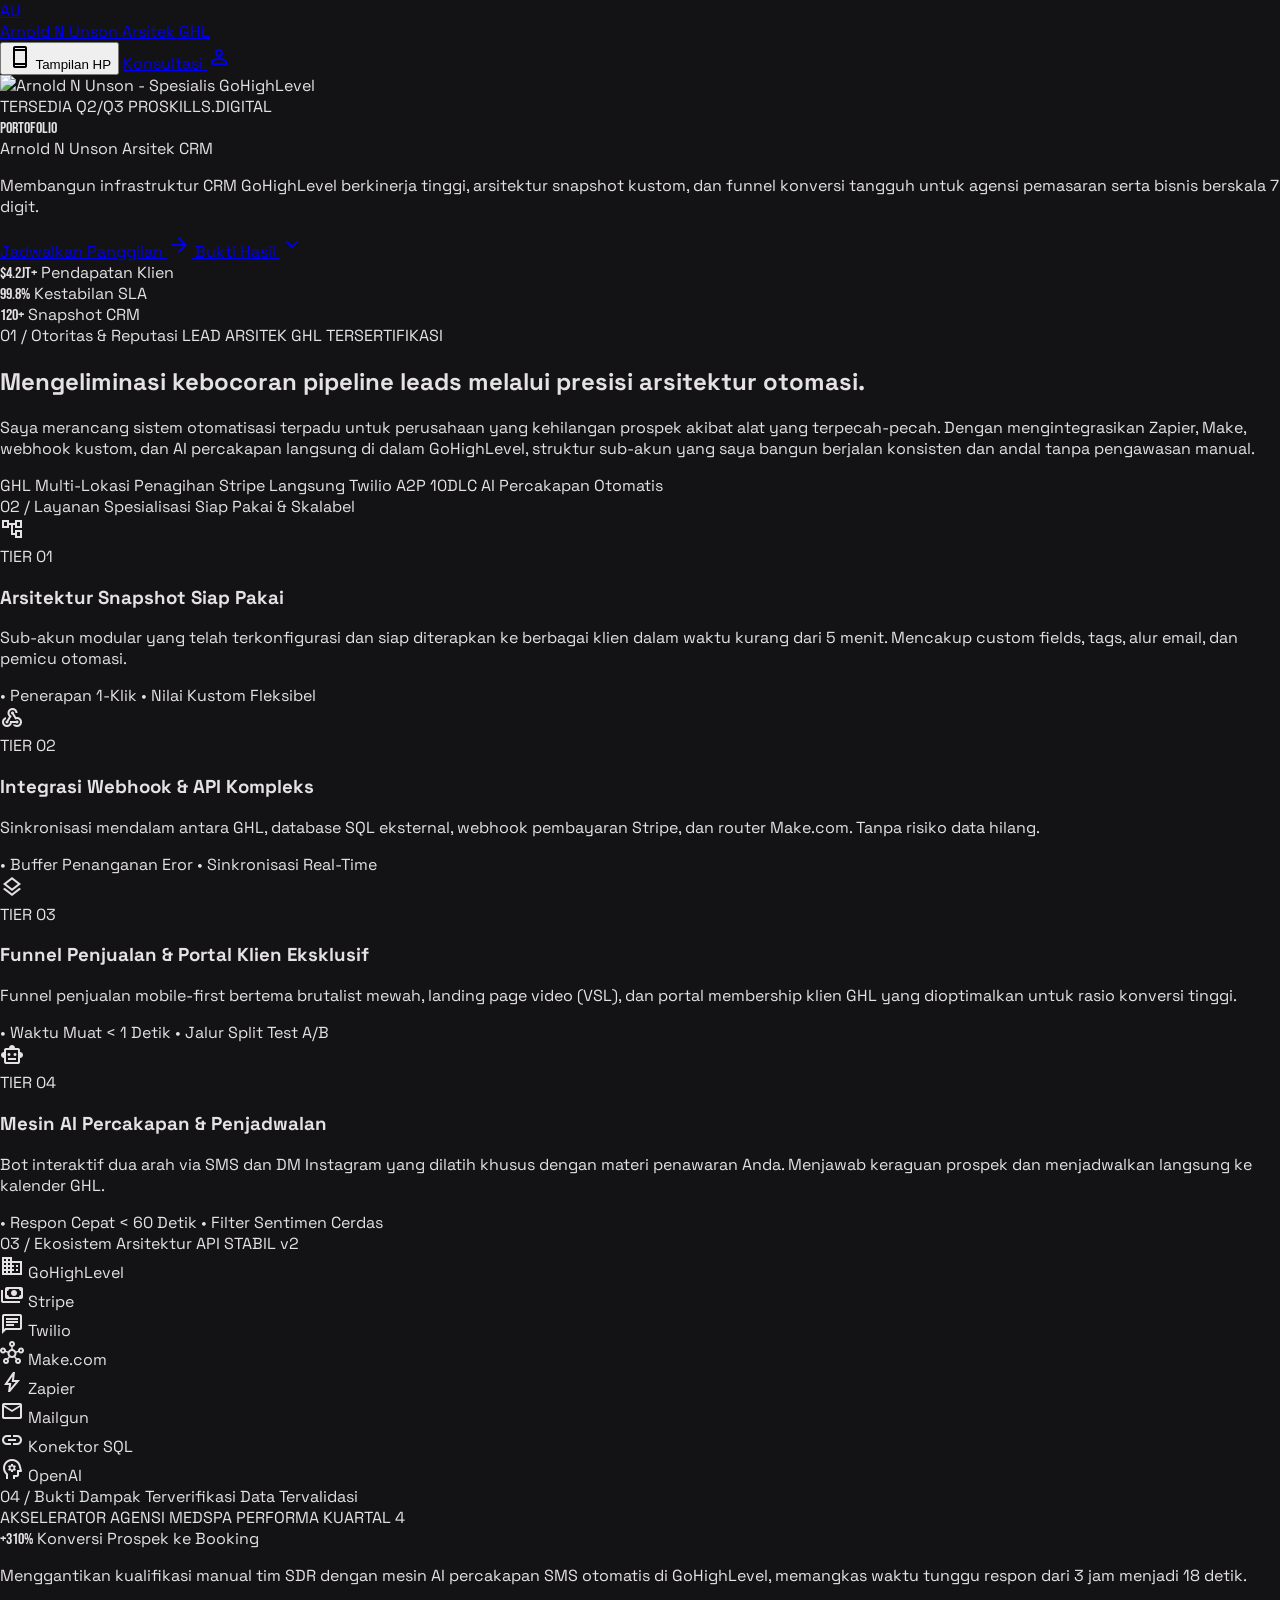
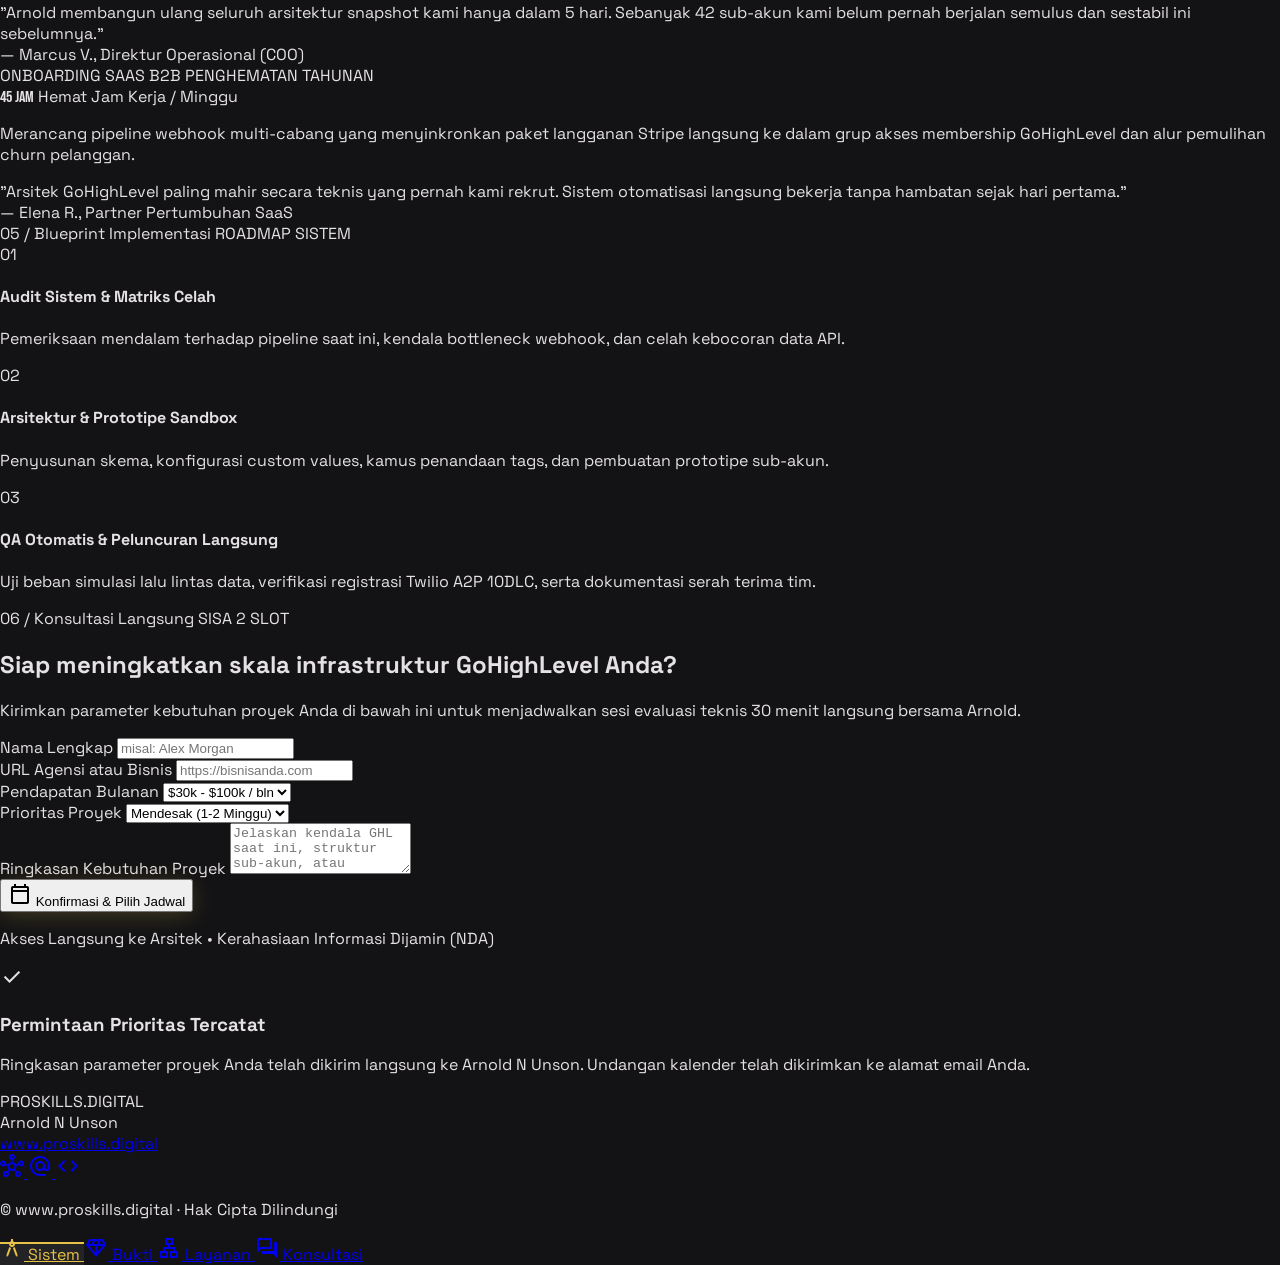
==== commit f0b40af3: "tes" ====
--- a/tes.html
+++ b/tes.html
@@ -258,7 +258,7 @@
         </div>
       </div>
     </header>
-    <h1>hai</h1>
+
     <!-- Konten Utama -->
     <main class="flex-1 flex flex-col relative w-full pt-20 pb-28 px-4">
       <div class="flex flex-col w-full text-[#e5e1e4]">
